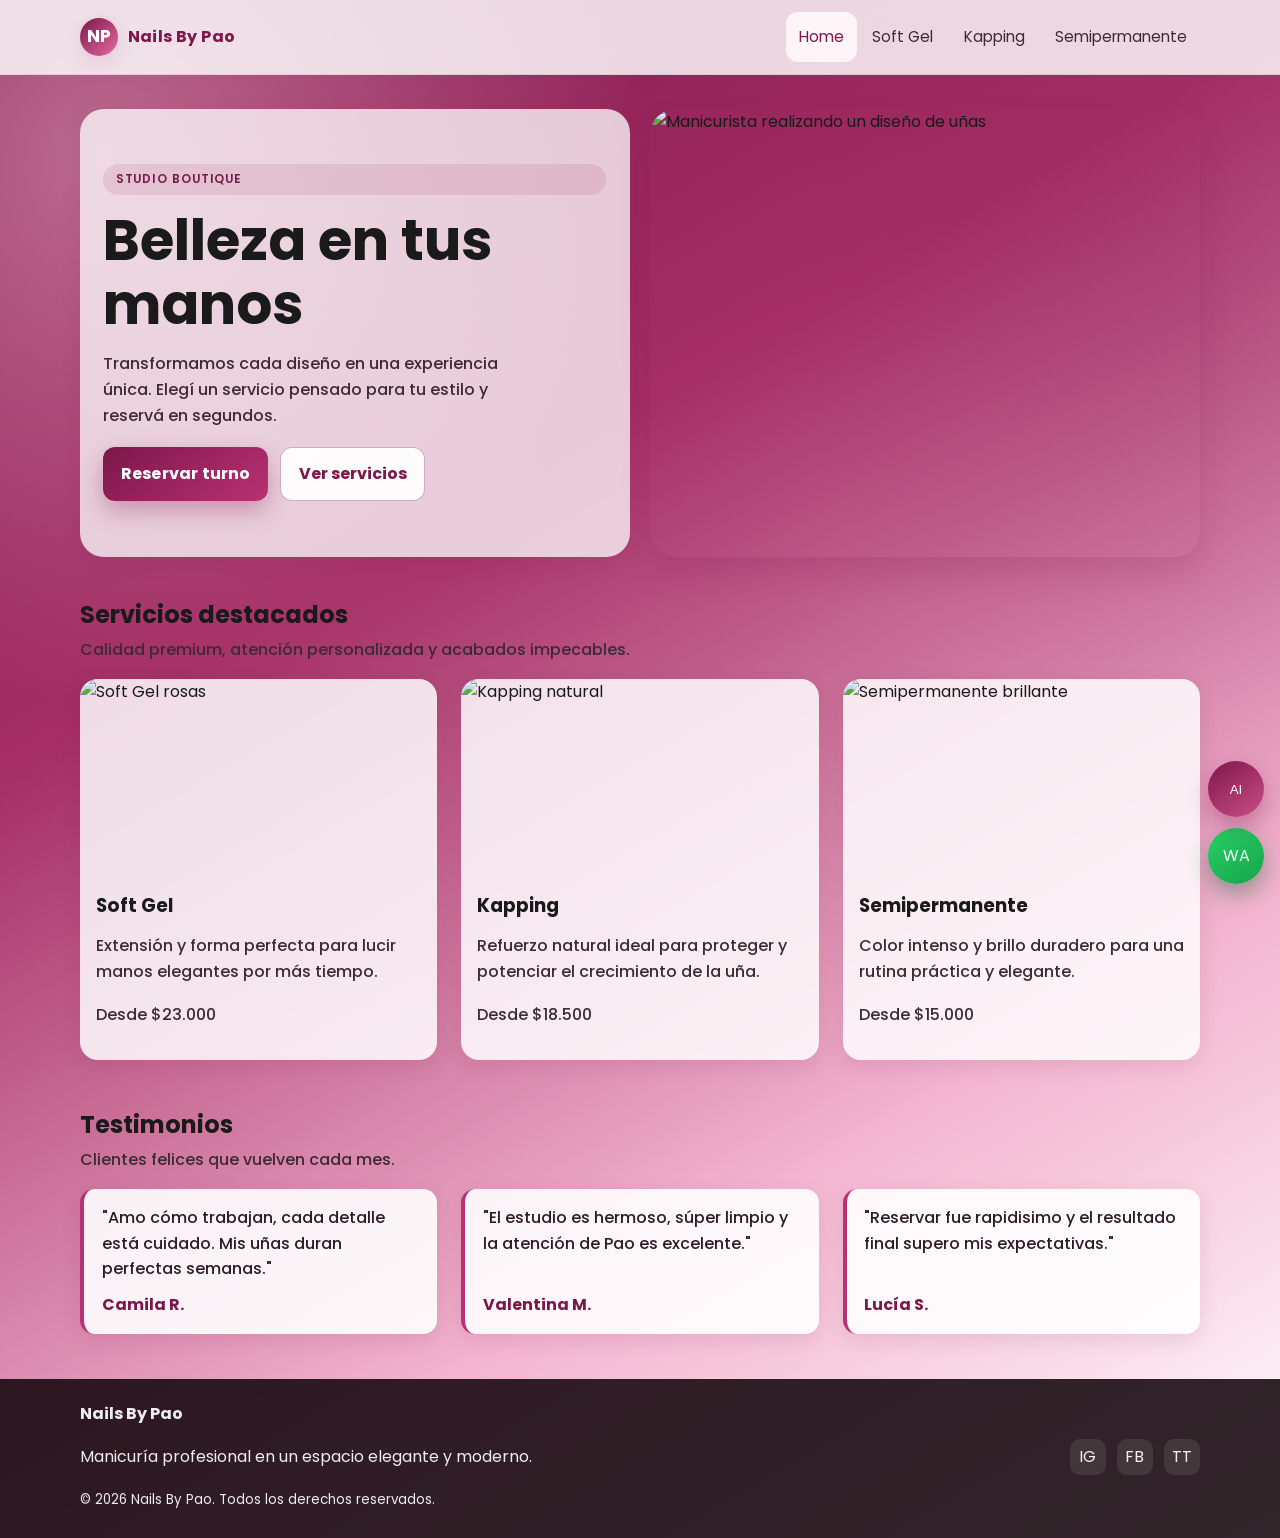
==== index.html @ f3fb4d62 "Add files via upload" ====
<!doctype html>
<html lang="es">
  <head>
    <meta charset="UTF-8" />
    <meta name="viewport" content="width=device-width, initial-scale=1.0" />
    <title>Nails By Pao | Manicuría moderna</title>
    <meta
      name="description"
      content="Nails By Pao: servicios de manicuría premium con soft gel, kapping y semipermanente. Reservá tu turno online."
    />
    <meta name="robots" content="index, follow" />
    <meta property="og:title" content="Nails By Pao | Belleza en tus manos" />
    <meta
      property="og:description"
      content="Descubrí una experiencia de manicuría elegante, moderna y pensada para resaltar tu estilo."
    />
    <meta property="og:type" content="website" />
    <meta property="og:image" content="https://images.unsplash.com/photo-1522335789203-aabd1fc54bc9?auto=format&fit=crop&w=1200&q=80" />
    <link rel="preconnect" href="https://fonts.googleapis.com" />
    <link rel="preconnect" href="https://fonts.gstatic.com" crossorigin />
    <link
      href="https://fonts.googleapis.com/css2?family=Poppins:wght@300;400;500;600;700&display=swap"
      rel="stylesheet"
    />
    <link rel="stylesheet" href="styles.css" />
  </head>
  <body>
    <header class="site-header">
      <div class="container navbar">
        <a class="logo" href="index.html" aria-label="Ir al inicio">
          <span class="logo-mark">NP</span>
          <span>Nails By Pao</span>
        </a>
        <button class="menu-toggle" aria-label="Abrir menú" aria-expanded="false">☰</button>
        <nav class="nav-links" aria-label="Menú principal">
          <a href="index.html" class="active">Home</a>
          <a href="soft-gel.html">Soft Gel</a>
          <a href="kapping.html">Kapping</a>
          <a href="semipermanente.html">Semipermanente</a>
        </nav>
      </div>
    </header>

    <main>
      <section class="hero">
        <div class="container hero-grid">
          <div class="hero-copy reveal">
            <span class="badge">Studio boutique</span>
            <h1>Belleza en tus manos</h1>
            <p>
              Transformamos cada diseño en una experiencia única. Elegí un servicio pensado para
              tu estilo y reservá en segundos.
            </p>
            <div class="cta-row">
              <a class="btn btn-primary" href="https://wa.me/2657603395?text=Hola%20quiero%20reservar%20un%20turno" target="_blank" rel="noopener noreferrer">Reservar turno</a>
              <a class="btn btn-secondary" href="#servicios">Ver servicios</a>
            </div>
          </div>
          <div class="hero-image reveal">
            <img
              src="https://images.unsplash.com/photo-1604902396830-aca29e19b067?auto=format&fit=crop&w=1200&q=80"
              alt="Manicurista realizando un diseño de uñas"
              loading="eager"
            />
          </div>
        </div>
      </section>

      <section id="servicios" class="container reveal">
        <div class="section-head">
          <h2>Servicios destacados</h2>
          <p>Calidad premium, atención personalizada y acabados impecables.</p>
        </div>
        <div class="cards">
          <article class="card">
            <img src="https://images.unsplash.com/photo-1519823551278-64ac92734fb1?auto=format&fit=crop&w=800&q=80" alt="Soft Gel rosas" loading="lazy" />
            <div class="card-body">
              <h3>Soft Gel</h3>
              <p>Extensión y forma perfecta para lucir manos elegantes por más tiempo.</p>
              <p class="price">Desde $23.000</p>
            </div>
          </article>
          <article class="card">
            <img src="https://images.unsplash.com/photo-1610992444968-1f8b3f7af512?auto=format&fit=crop&w=800&q=80" alt="Kapping natural" loading="lazy" />
            <div class="card-body">
              <h3>Kapping</h3>
              <p>Refuerzo natural ideal para proteger y potenciar el crecimiento de la uña.</p>
              <p class="price">Desde $18.500</p>
            </div>
          </article>
          <article class="card">
            <img src="https://images.unsplash.com/photo-1631730359585-38a493c8f08d?auto=format&fit=crop&w=800&q=80" alt="Semipermanente brillante" loading="lazy" />
            <div class="card-body">
              <h3>Semipermanente</h3>
              <p>Color intenso y brillo duradero para una rutina práctica y elegante.</p>
              <p class="price">Desde $15.000</p>
            </div>
          </article>
        </div>
      </section>

      <section class="container reveal">
        <div class="section-head">
          <h2>Testimonios</h2>
          <p>Clientes felices que vuelven cada mes.</p>
        </div>
        <div class="testimonials">
          <article class="quote">
            <p>
              "Amo cómo trabajan, cada detalle está cuidado. Mis uñas duran perfectas semanas."
            </p>
            <strong>Camila R.</strong>
          </article>
          <article class="quote">
            <p>
              "El estudio es hermoso, súper limpio y la atención de Pao es excelente."
            </p>
            <strong>Valentina M.</strong>
          </article>
          <article class="quote">
            <p>
              "Reservar fue rapidisimo y el resultado final supero mis expectativas."
            </p>
            <strong>Lucía S.</strong>
          </article>
        </div>
      </section>
    </main>

    <footer class="site-footer">
      <div class="container footer-wrap">
        <div>
          <strong>Nails By Pao</strong>
          <p>Manicuría profesional en un espacio elegante y moderno.</p>
          <small>© 2026 Nails By Pao. Todos los derechos reservados.</small>
        </div>
        <div class="socials" aria-label="Redes sociales">
          <a href="https://www.instagram.com/nails.bypao5" target="_blank" rel="noopener noreferrer" aria-label="Instagram">IG</a>
          <a href="https://www.facebook.com" target="_blank" rel="noopener noreferrer" aria-label="Facebook">FB</a>
          <a href="https://www.tiktok.com" target="_blank" rel="noopener noreferrer" aria-label="TikTok">TT</a>
        </div>
      </div>
    </footer>

    <a
      class="whatsapp-float"
      href="https://wa.me/2657603395?text=Hola%20quiero%20informaci%C3%B3n%20sobre%20servicios"
      target="_blank"
      rel="noopener noreferrer"
      aria-label="Contactar por WhatsApp"
      title="Contactar por WhatsApp"
    >
      WA
    </a>

    <script src="script.js"></script>
  </body>
</html>
---- styles.css ----
:root {
  --rose-900: #7d174a;
  --rose-800: #941d58;
  --rose-700: #b83173;
  --rose-500: #e56aa2;
  --rose-300: #f6bfd6;
  --rose-100: #fff4f8;
  --white: #ffffff;
  --text: #1a1a1a;
  --text-soft: #3d2b34;
  --success: #16a34a;
  --shadow-sm: 0 6px 20px rgba(125, 23, 74, 0.12);
  --shadow-md: 0 16px 30px rgba(125, 23, 74, 0.16);
  --radius: 18px;
  --container: min(1120px, calc(100% - 2rem));
}

* {
  box-sizing: border-box;
}

html {
  scroll-behavior: smooth;
}

body {
  margin: 0;
  font-family: "Poppins", "Segoe UI", sans-serif;
  font-size: 1rem;
  line-height: 1.65;
  color: var(--text);
  background:
    radial-gradient(circle at 8% 10%, rgba(246, 191, 214, 0.48), transparent 30%),
    radial-gradient(circle at 92% 20%, rgba(125, 23, 74, 0.14), transparent 24%),
    linear-gradient(150deg, #7d174a 0%, #a42e65 34%, #f3b5d0 72%, #ffffff 100%);
  min-height: 100vh;
}

img {
  max-width: 100%;
  display: block;
}

a {
  text-decoration: none;
  color: inherit;
}

.container {
  width: var(--container);
  margin: 0 auto;
}

.site-header {
  position: sticky;
  top: 0;
  z-index: 30;
  background: rgba(255, 255, 255, 0.82);
  backdrop-filter: blur(14px);
  border-bottom: 1px solid rgba(148, 29, 88, 0.1);
}

.navbar {
  min-height: 74px;
  display: flex;
  align-items: center;
  justify-content: space-between;
}

.logo {
  display: inline-flex;
  align-items: center;
  gap: 0.6rem;
  font-weight: 700;
  color: var(--rose-900);
  letter-spacing: 0.4px;
}

.logo-mark {
  width: 38px;
  height: 38px;
  display: grid;
  place-items: center;
  border-radius: 50%;
  font-size: 1.1rem;
  color: var(--white);
  background: linear-gradient(135deg, var(--rose-900), var(--rose-500));
  box-shadow: var(--shadow-sm);
}

.menu-toggle {
  display: inline-flex;
  align-items: center;
  justify-content: center;
  width: 42px;
  height: 42px;
  border: 0;
  border-radius: 12px;
  background: rgba(148, 29, 88, 0.1);
  color: var(--rose-900);
  cursor: pointer;
}

.nav-links {
  position: absolute;
  top: 74px;
  right: 1rem;
  left: 1rem;
  padding: 1rem;
  border-radius: var(--radius);
  background: var(--white);
  box-shadow: var(--shadow-md);
  display: none;
  flex-direction: column;
  gap: 0.4rem;
}

.nav-links a {
  padding: 0.75rem 0.8rem;
  border-radius: 12px;
  font-size: 0.95rem;
  color: var(--text-soft);
  transition: background 0.25s ease, color 0.25s ease, transform 0.2s ease;
}

.nav-links a:hover,
.nav-links a.active {
  background: var(--rose-100);
  color: var(--rose-900);
  transform: translateX(2px);
}

.nav-open .nav-links {
  display: flex;
}

.hero {
  padding: 2rem 0 1.4rem;
}

.hero-grid {
  display: grid;
  gap: 1.1rem;
  align-items: start;
}

.hero-copy {
  background: rgba(255, 255, 255, 0.75);
  border-radius: 24px;
  padding: 1.15rem;
  box-shadow: var(--shadow-sm);
}

.badge {
  display: inline-flex;
  align-items: center;
  gap: 0.35rem;
  padding: 0.38rem 0.78rem;
  border-radius: 999px;
  font-size: 0.74rem;
  text-transform: uppercase;
  letter-spacing: 0.9px;
  font-weight: 600;
  background: rgba(148, 29, 88, 0.11);
  color: var(--rose-900);
}

h1,
h2,
h3 {
  margin: 0;
  line-height: 1.15;
  color: #1a1a1a;
  font-weight: 700;
}

h1 {
  margin-top: 0.85rem;
  font-size: clamp(2rem, 5vw, 3.5rem);
}

.hero-copy p {
  margin: 0.8rem 0 1.1rem;
  color: #3d2b34;
  font-weight: 500;
  max-width: 42ch;
}

.cta-row {
  display: flex;
  flex-wrap: wrap;
  gap: 0.75rem;
}

.btn {
  display: inline-flex;
  align-items: center;
  justify-content: center;
  gap: 0.45rem;
  border: 0;
  cursor: pointer;
  border-radius: 12px;
  padding: 0.8rem 1.1rem;
  font-weight: 600;
  transition: transform 0.2s ease, box-shadow 0.24s ease, opacity 0.2s ease;
}

.btn:hover {
  transform: translateY(-2px);
}

.btn-primary {
  color: var(--white);
  font-weight: 700;
  background: linear-gradient(140deg, var(--rose-900), var(--rose-700));
  box-shadow: 0 10px 24px rgba(125, 23, 74, 0.32);
  letter-spacing: 0.2px;
}

.btn-primary:hover {
  box-shadow: 0 14px 28px rgba(125, 23, 74, 0.42);
}

.btn-secondary {
  color: var(--rose-900);
  font-weight: 700;
  background: rgba(255, 255, 255, 0.92);
  border: 1.5px solid rgba(125, 23, 74, 0.35);
}

.hero-image {
  border-radius: 26px;
  overflow: hidden;
  min-height: 0;
  aspect-ratio: 5 / 4;
  box-shadow: var(--shadow-md);
}

.hero-image img {
  width: 100%;
  height: 100%;
  object-fit: cover;
}

main section {
  padding: 1.6rem 0;
}

.section-head {
  margin-bottom: 1rem;
}

.section-head p {
  margin: 0.5rem 0 0;
  color: #3d2b34;
  font-weight: 500;
}

.cards {
  display: grid;
  gap: 1.5rem;
}

.card {
  background: rgba(255, 255, 255, 0.84);
  border-radius: var(--radius);
  box-shadow: var(--shadow-sm);
  overflow: hidden;
  display: flex;
  flex-direction: column;
  height: 100%;
  transform: translateY(0);
  transition: transform 0.25s ease, box-shadow 0.25s ease;
}

.card:hover {
  transform: translateY(-5px);
  box-shadow: var(--shadow-md);
}

.card img {
  height: 200px;
  width: 100%;
  object-fit: cover;
  flex-shrink: 0;
}

.card-body {
  padding: 1rem;
  flex: 1;
  display: flex;
  flex-direction: column;
  color: #1a1a1a;
}

.card-body p {
  color: #3d2b34;
  font-weight: 500;
}

.price {
  color: var(--rose-900);
  font-weight: 700;
  margin-top: auto;
}

.testimonials {
  display: grid;
  gap: 1.5rem;
}

.quote {
  background: rgba(255, 255, 255, 0.9);
  border-left: 4px solid var(--rose-700);
  border-radius: 14px;
  padding: 1rem 1.1rem;
  box-shadow: var(--shadow-sm);
  height: 100%;
  display: flex;
  flex-direction: column;
  justify-content: space-between;
  transition: transform 0.25s ease, box-shadow 0.25s ease;
}

.quote:hover {
  transform: translateY(-4px);
  box-shadow: var(--shadow-md);
}

.quote p {
  margin: 0;
  color: #2e1b27;
  font-weight: 500;
  line-height: 1.6;
}

.quote strong {
  display: inline-block;
  margin-top: 0.6rem;
  color: var(--rose-900);
  font-weight: 700;
}

.page-hero {
  padding: 2.2rem 0 1.4rem;
}

.page-banner {
  background: rgba(255, 255, 255, 0.84);
  border-radius: 24px;
  padding: 1.5rem;
  box-shadow: var(--shadow-sm);
}

.page-content {
  display: grid;
  gap: 1.2rem;
  padding-bottom: 2rem;
}

.info-box,
.media-box {
  background: rgba(255, 255, 255, 0.88);
  border-radius: var(--radius);
  padding: 1.1rem;
  box-shadow: var(--shadow-sm);
}

.media-grid {
  display: grid;
  gap: 0.8rem;
}

.media-grid img {
  border-radius: 12px;
  height: 190px;
  width: 100%;
  object-fit: cover;
}

.site-footer {
  margin-top: 1.2rem;
  background: rgba(19, 5, 11, 0.87);
  color: rgba(255, 255, 255, 0.92);
}

.footer-wrap {
  display: grid;
  gap: 1rem;
  padding: 1.4rem 0 1.6rem;
}

.socials {
  display: flex;
  gap: 0.7rem;
}

.socials a {
  width: 36px;
  height: 36px;
  border-radius: 10px;
  display: grid;
  place-items: center;
  background: rgba(255, 255, 255, 0.09);
  transition: transform 0.2s ease, background 0.2s ease;
}

.socials a:hover {
  transform: translateY(-2px);
  background: rgba(255, 255, 255, 0.16);
}

.whatsapp-float {
  position: fixed;
  right: 1rem;
  bottom: 1rem;
  width: 56px;
  height: 56px;
  border-radius: 50%;
  display: grid;
  place-items: center;
  color: var(--white);
  background: linear-gradient(145deg, #25d366, #16a34a);
  box-shadow: 0 10px 22px rgba(7, 94, 42, 0.38);
  z-index: 45;
  animation: pulse 2.3s infinite;
}

.assistant-toggle {
  position: fixed;
  right: 1rem;
  bottom: 5.2rem;
  width: 56px;
  height: 56px;
  border: 0;
  border-radius: 50%;
  display: grid;
  place-items: center;
  cursor: pointer;
  color: var(--white);
  background: linear-gradient(145deg, var(--rose-900), var(--rose-600, #cb4e89));
  box-shadow: 0 10px 22px rgba(125, 23, 74, 0.35);
  z-index: 46;
  transition: transform 0.2s ease, box-shadow 0.2s ease;
}

.assistant-toggle:hover {
  transform: translateY(-2px);
  box-shadow: 0 14px 26px rgba(125, 23, 74, 0.4);
}

.assistant-panel {
  position: fixed;
  right: 1rem;
  bottom: 9.5rem;
  width: min(360px, calc(100% - 2rem));
  max-height: 68vh;
  display: none;
  flex-direction: column;
  border-radius: 18px;
  overflow: hidden;
  background: rgba(255, 255, 255, 0.98);
  box-shadow: 0 22px 42px rgba(43, 26, 34, 0.26);
  z-index: 47;
}

.assistant-panel.open {
  display: flex;
  animation: panelEnter 0.25s ease;
}

.assistant-head {
  padding: 0.9rem 1rem;
  color: var(--white);
  background: linear-gradient(130deg, var(--rose-900), var(--rose-700));
}

.assistant-head strong {
  display: block;
  font-size: 0.95rem;
}

.assistant-head small {
  opacity: 0.92;
}

.assistant-body {
  padding: 0.9rem;
  overflow-y: auto;
  display: grid;
  gap: 0.65rem;
  background: linear-gradient(180deg, #fff, #fff7fb);
}

.assistant-msg {
  max-width: 88%;
  padding: 0.62rem 0.72rem;
  border-radius: 12px;
  font-size: 0.9rem;
  line-height: 1.4;
}

.assistant-msg.bot {
  background: var(--rose-100);
  color: var(--text);
}

.assistant-msg.user {
  margin-left: auto;
  color: var(--white);
  background: linear-gradient(135deg, var(--rose-900), var(--rose-700));
}

.assistant-quick {
  display: flex;
  flex-wrap: wrap;
  gap: 0.5rem;
  padding: 0 0.9rem 0.8rem;
  background: linear-gradient(180deg, #fff7fb, #ffffff);
}

.assistant-quick button {
  border: 1px solid rgba(148, 29, 88, 0.24);
  background: #fff;
  color: var(--rose-900);
  border-radius: 999px;
  padding: 0.42rem 0.66rem;
  font-size: 0.77rem;
  cursor: pointer;
  transition: background 0.2s ease, transform 0.2s ease;
}

.assistant-quick button:hover {
  background: var(--rose-100);
  transform: translateY(-1px);
}

.assistant-form {
  padding: 0.65rem;
  display: flex;
  gap: 0.5rem;
  border-top: 1px solid rgba(148, 29, 88, 0.14);
  background: #fff;
}

.assistant-form input {
  flex: 1;
  border: 1px solid rgba(125, 23, 74, 0.2);
  border-radius: 10px;
  padding: 0.65rem 0.7rem;
  font: inherit;
}

.assistant-form button {
  border: 0;
  border-radius: 10px;
  padding: 0.65rem 0.8rem;
  font-weight: 600;
  color: var(--white);
  background: linear-gradient(135deg, var(--rose-900), var(--rose-700));
  cursor: pointer;
}

@keyframes panelEnter {
  from {
    opacity: 0;
    transform: translateY(8px) scale(0.98);
  }
  to {
    opacity: 1;
    transform: translateY(0) scale(1);
  }
}

@keyframes pulse {
  0% {
    box-shadow: 0 0 0 0 rgba(37, 211, 102, 0.4);
  }
  70% {
    box-shadow: 0 0 0 12px rgba(37, 211, 102, 0);
  }
  100% {
    box-shadow: 0 0 0 0 rgba(37, 211, 102, 0);
  }
}

.reveal {
  opacity: 0;
  transform: translateY(14px);
  transition: opacity 0.55s ease, transform 0.55s ease;
}

.reveal.visible {
  opacity: 1;
  transform: translateY(0);
}

@media (min-width: 760px) {
  .menu-toggle {
    display: none;
  }

  .nav-links {
    position: static;
    box-shadow: none;
    display: flex;
    flex-direction: row;
    padding: 0;
    background: transparent;
    gap: 0.3rem;
  }

  .hero {
    padding: 2.1rem 0 1.2rem;
  }

  .hero-grid {
    grid-template-columns: minmax(0, 1fr) minmax(0, 1fr);
    align-items: stretch;
    gap: 1.3rem;
  }

  .hero-copy,
  .hero-image {
    height: clamp(340px, 35vw, 460px);
  }

  .hero-copy {
    display: flex;
    flex-direction: column;
    justify-content: center;
    padding: 1.45rem;
  }

  .hero-image {
    aspect-ratio: auto;
    min-height: 0;
    width: 100%;
  }

  .cards,
  .testimonials {
    grid-template-columns: repeat(3, 1fr);
  }

  .page-content {
    grid-template-columns: 1fr 1fr;
  }

  .media-grid {
    grid-template-columns: 1fr 1fr;
  }

  .footer-wrap {
    grid-template-columns: 1fr auto;
    align-items: center;
  }
}

@media (max-width: 420px) {
  .assistant-toggle {
    bottom: 4.8rem;
  }

  .assistant-panel {
    right: 0.7rem;
    left: 0.7rem;
    width: auto;
    bottom: 9.1rem;
  }
}

@media (min-width: 1040px) {
  .cards,
  .testimonials {
    grid-template-columns: repeat(3, 1fr);
  }

  #servicios .cards {
    grid-template-columns: repeat(3, 1fr);
  }
}
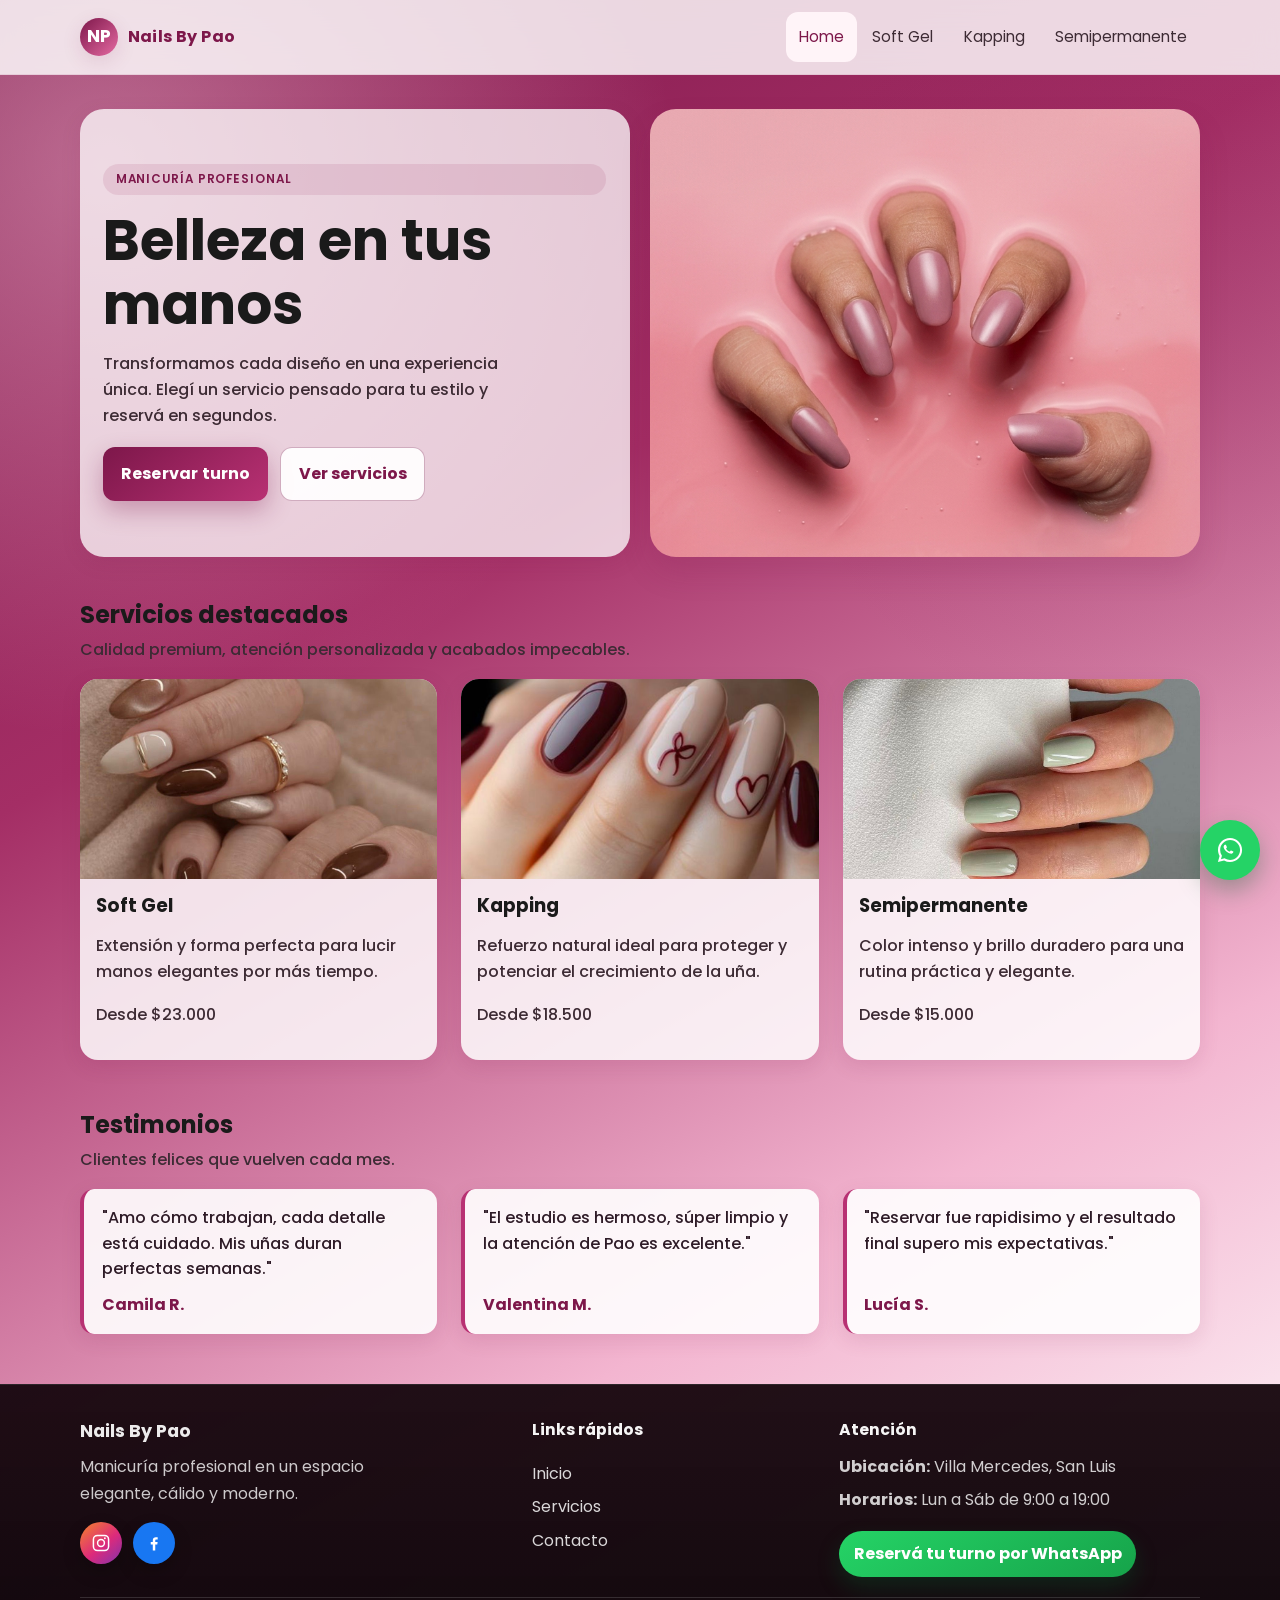
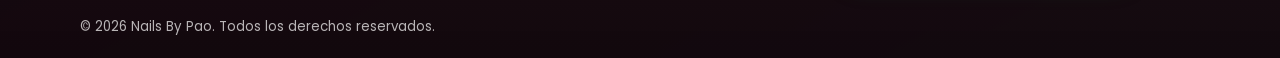
==== commit 51cbf938: "Add files via upload" ====
--- a/index.html
+++ b/index.html
@@ -45,7 +45,7 @@
       <section class="hero">
         <div class="container hero-grid">
           <div class="hero-copy reveal">
-            <span class="badge">Studio boutique</span>
+            <span class="badge">Manicuría profesional</span>
             <h1>Belleza en tus manos</h1>
             <p>
               Transformamos cada diseño en una experiencia única. Elegí un servicio pensado para
@@ -73,7 +73,7 @@
         </div>
         <div class="cards">
           <article class="card">
-            <img src="https://images.unsplash.com/photo-1519823551278-64ac92734fb1?auto=format&fit=crop&w=800&q=80" alt="Soft Gel rosas" loading="lazy" />
+            <img src="imagenes/softgel.jpg" alt="Servicio de Soft Gel" loading="lazy" />
             <div class="card-body">
               <h3>Soft Gel</h3>
               <p>Extensión y forma perfecta para lucir manos elegantes por más tiempo.</p>
@@ -81,7 +81,7 @@
             </div>
           </article>
           <article class="card">
-            <img src="https://images.unsplash.com/photo-1610992444968-1f8b3f7af512?auto=format&fit=crop&w=800&q=80" alt="Kapping natural" loading="lazy" />
+            <img src="imagenes/kappingnatural.jpg" alt="Servicio de Kapping natural" loading="lazy" />
             <div class="card-body">
               <h3>Kapping</h3>
               <p>Refuerzo natural ideal para proteger y potenciar el crecimiento de la uña.</p>
@@ -89,7 +89,7 @@
             </div>
           </article>
           <article class="card">
-            <img src="https://images.unsplash.com/photo-1631730359585-38a493c8f08d?auto=format&fit=crop&w=800&q=80" alt="Semipermanente brillante" loading="lazy" />
+            <img src="imagenes/semipermanente.jpg" alt="Servicio de Semipermanente" loading="lazy" />
             <div class="card-body">
               <h3>Semipermanente</h3>
               <p>Color intenso y brillo duradero para una rutina práctica y elegante.</p>
@@ -129,16 +129,37 @@
 
     <footer class="site-footer">
       <div class="container footer-wrap">
-        <div>
+        <div class="footer-col footer-brand">
           <strong>Nails By Pao</strong>
-          <p>Manicuría profesional en un espacio elegante y moderno.</p>
-          <small>© 2026 Nails By Pao. Todos los derechos reservados.</small>
+          <p class="footer-text">Manicuría profesional en un espacio elegante, cálido y moderno.</p>
+          <div class="socials" aria-label="Redes sociales">
+            <a class="social-link instagram" href="https://www.instagram.com/nails.bypao5" target="_blank" rel="noopener noreferrer" aria-label="Instagram" title="Instagram">
+              <svg viewBox="0 0 24 24" aria-hidden="true" focusable="false">
+                <path d="M7.75 2h8.5A5.75 5.75 0 0 1 22 7.75v8.5A5.75 5.75 0 0 1 16.25 22h-8.5A5.75 5.75 0 0 1 2 16.25v-8.5A5.75 5.75 0 0 1 7.75 2Zm0 1.8A3.95 3.95 0 0 0 3.8 7.75v8.5a3.95 3.95 0 0 0 3.95 3.95h8.5a3.95 3.95 0 0 0 3.95-3.95v-8.5a3.95 3.95 0 0 0-3.95-3.95h-8.5Zm8.9 1.38a1.1 1.1 0 1 1 0 2.2 1.1 1.1 0 0 1 0-2.2ZM12 7a5 5 0 1 1 0 10 5 5 0 0 1 0-10Zm0 1.8a3.2 3.2 0 1 0 0 6.4 3.2 3.2 0 0 0 0-6.4Z" />
+              </svg>
+            </a>
+            <a class="social-link facebook" href="https://www.facebook.com" target="_blank" rel="noopener noreferrer" aria-label="Facebook" title="Facebook">
+              <svg viewBox="0 0 24 24" aria-hidden="true" focusable="false">
+                <path d="M13.5 21v-7.3h2.46l.37-2.85H13.5V9.03c0-.82.23-1.38 1.41-1.38h1.5V5.1c-.26-.04-1.16-.1-2.2-.1-2.17 0-3.66 1.32-3.66 3.74v2.08H8.1v2.85h2.45V21h2.95Z" />
+              </svg>
+            </a>
+          </div>
         </div>
-        <div class="socials" aria-label="Redes sociales">
-          <a href="https://www.instagram.com/nails.bypao5" target="_blank" rel="noopener noreferrer" aria-label="Instagram">IG</a>
-          <a href="https://www.facebook.com" target="_blank" rel="noopener noreferrer" aria-label="Facebook">FB</a>
-          <a href="https://www.tiktok.com" target="_blank" rel="noopener noreferrer" aria-label="TikTok">TT</a>
+        <div class="footer-col footer-links">
+          <h4>Links rápidos</h4>
+          <a href="index.html">Inicio</a>
+          <a href="index.html#servicios">Servicios</a>
+          <a href="https://wa.me/2657603395?text=Hola%20quiero%20informaci%C3%B3n%20sobre%20servicios" target="_blank" rel="noopener noreferrer">Contacto</a>
         </div>
+        <div class="footer-col footer-contact">
+          <h4>Atención</h4>
+          <p><strong>Ubicación:</strong> Villa Mercedes, San Luis</p>
+          <p><strong>Horarios:</strong> Lun a Sáb de 9:00 a 19:00</p>
+          <a class="footer-cta" href="https://wa.me/2657603395?text=Hola%20quiero%20reservar%20un%20turno" target="_blank" rel="noopener noreferrer">Reservá tu turno por WhatsApp</a>
+        </div>
+      </div>
+      <div class="container footer-bottom">
+        <small>© 2026 Nails By Pao. Todos los derechos reservados.</small>
       </div>
     </footer>
 
@@ -148,9 +169,12 @@
       target="_blank"
       rel="noopener noreferrer"
       aria-label="Contactar por WhatsApp"
-      title="Contactar por WhatsApp"
+      title="Escribinos por WhatsApp"
     >
-      WA
+      <svg viewBox="0 0 32 32" aria-hidden="true" focusable="false">
+        <path d="M19.11 17.31c-.26-.13-1.52-.75-1.76-.84-.24-.09-.41-.13-.58.13-.17.26-.67.84-.82 1.01-.15.17-.3.19-.56.06-.26-.13-1.08-.4-2.06-1.26-.76-.68-1.27-1.51-1.42-1.77-.15-.26-.02-.4.11-.53.12-.12.26-.3.39-.45.13-.15.17-.26.26-.43.09-.17.04-.32-.02-.45-.06-.13-.58-1.4-.79-1.92-.21-.5-.42-.43-.58-.44h-.49c-.17 0-.45.06-.68.32-.23.26-.89.87-.89 2.12s.91 2.45 1.04 2.62c.13.17 1.79 2.72 4.33 3.81.61.26 1.08.41 1.45.52.61.19 1.16.16 1.59.1.49-.07 1.52-.62 1.73-1.22.21-.6.21-1.11.15-1.22-.06-.11-.22-.17-.47-.3z" />
+        <path d="M16.03 3.2c-7.08 0-12.83 5.76-12.83 12.84 0 2.25.58 4.43 1.69 6.36L3.1 28.8l6.56-1.72a12.77 12.77 0 0 0 6.37 1.73h.01c7.08 0 12.84-5.76 12.84-12.84S23.12 3.2 16.04 3.2h-.01zm0 23.35h-.01a10.6 10.6 0 0 1-5.39-1.47l-.39-.23-3.89 1.02 1.04-3.8-.25-.39a10.58 10.58 0 0 1-1.64-5.63c0-5.85 4.76-10.61 10.62-10.61s10.61 4.76 10.61 10.61-4.76 10.6-10.6 10.6z" />
+      </svg>
     </a>
 
     <script src="script.js"></script>
--- a/styles.css
+++ b/styles.css
@@ -233,13 +233,15 @@
   overflow: hidden;
   min-height: 0;
   aspect-ratio: 5 / 4;
+  background-image: url("imagenes/fondo.jpg");
+  background-size: cover;
+  background-position: center;
+  background-repeat: no-repeat;
   box-shadow: var(--shadow-md);
 }
 
 .hero-image img {
-  width: 100%;
-  height: 100%;
-  object-fit: cover;
+  display: none;
 }
 
 main section {
@@ -281,8 +283,15 @@
 .card img {
   height: 200px;
   width: 100%;
+  display: block;
   object-fit: cover;
+  border-radius: 12px 12px 0 0;
   flex-shrink: 0;
+  transition: transform 0.35s ease;
+}
+
+.card:hover img {
+  transform: scale(1.04);
 }
 
 .card-body {
@@ -379,15 +388,89 @@
 }
 
 .site-footer {
-  margin-top: 1.2rem;
-  background: rgba(19, 5, 11, 0.87);
+  margin-top: 1.5rem;
+  background: linear-gradient(180deg, rgba(24, 8, 15, 0.96), rgba(13, 4, 9, 0.98));
   color: rgba(255, 255, 255, 0.92);
+  border-top: 1px solid rgba(255, 255, 255, 0.12);
 }
 
 .footer-wrap {
   display: grid;
-  gap: 1rem;
-  padding: 1.4rem 0 1.6rem;
+  gap: 1.2rem;
+  padding: 2rem 0 1.25rem;
+}
+
+.footer-col {
+  min-width: 0;
+}
+
+.footer-col h4 {
+  margin: 0 0 0.7rem;
+  font-size: 0.98rem;
+  color: rgba(255, 255, 255, 0.96);
+}
+
+.footer-brand strong {
+  display: block;
+  font-size: 1.1rem;
+}
+
+.footer-text {
+  margin: 0.55rem 0 0.9rem;
+  color: rgba(255, 255, 255, 0.78);
+  max-width: 30ch;
+}
+
+.footer-links {
+  display: grid;
+  align-content: start;
+  gap: 0.45rem;
+}
+
+.footer-links a {
+  color: rgba(255, 255, 255, 0.84);
+  text-decoration: none;
+  transition: color 0.2s ease, transform 0.2s ease;
+}
+
+.footer-links a:hover {
+  color: #ffffff;
+  transform: translateX(3px);
+}
+
+.footer-contact p {
+  margin: 0 0 0.45rem;
+  color: rgba(255, 255, 255, 0.8);
+}
+
+.footer-cta {
+  margin-top: 0.65rem;
+  display: inline-flex;
+  align-items: center;
+  justify-content: center;
+  padding: 0.62rem 0.9rem;
+  border-radius: 999px;
+  color: #fff;
+  background: linear-gradient(145deg, #25d366, #16a34a);
+  text-decoration: none;
+  font-weight: 700;
+  box-shadow: 0 10px 22px rgba(7, 94, 42, 0.32);
+  transition: transform 0.2s ease, box-shadow 0.2s ease, filter 0.2s ease;
+}
+
+.footer-cta:hover {
+  transform: translateY(-1px);
+  box-shadow: 0 14px 26px rgba(7, 94, 42, 0.4);
+  filter: brightness(1.02);
+}
+
+.footer-bottom {
+  padding: 0.9rem 0 1.2rem;
+  border-top: 1px solid rgba(255, 255, 255, 0.14);
+}
+
+.footer-bottom small {
+  color: rgba(255, 255, 255, 0.7);
 }
 
 .socials {
@@ -396,34 +479,72 @@
 }
 
 .socials a {
-  width: 36px;
-  height: 36px;
-  border-radius: 10px;
-  display: grid;
-  place-items: center;
-  background: rgba(255, 255, 255, 0.09);
-  transition: transform 0.2s ease, background 0.2s ease;
+  width: 42px;
+  height: 42px;
+  border-radius: 50%;
+  display: flex;
+  align-items: center;
+  justify-content: center;
+  color: var(--white);
+  box-shadow: 0 8px 18px rgba(0, 0, 0, 0.22);
+  transition: transform 0.2s ease, box-shadow 0.2s ease, filter 0.2s ease;
 }
 
 .socials a:hover {
-  transform: translateY(-2px);
-  background: rgba(255, 255, 255, 0.16);
+  transform: translateY(-2px) scale(1.05);
+  box-shadow: 0 12px 24px rgba(0, 0, 0, 0.28);
+  filter: brightness(1.05);
+}
+
+.socials a:focus-visible {
+  outline: 2px solid rgba(255, 255, 255, 0.95);
+  outline-offset: 2px;
+}
+
+.social-link svg {
+  width: 20px;
+  height: 20px;
+  fill: currentColor;
+  display: block;
+}
+
+.social-link.instagram {
+  background: linear-gradient(140deg, #f58529, #dd2a7b 55%, #8134af);
+}
+
+.social-link.facebook {
+  background: #1877f2;
 }
 
 .whatsapp-float {
   position: fixed;
-  right: 1rem;
-  bottom: 1rem;
-  width: 56px;
-  height: 56px;
+  right: 20px;
+  bottom: 20px;
+  width: 60px;
+  height: 60px;
   border-radius: 50%;
-  display: grid;
-  place-items: center;
+  display: flex;
+  align-items: center;
+  justify-content: center;
   color: var(--white);
-  background: linear-gradient(145deg, #25d366, #16a34a);
-  box-shadow: 0 10px 22px rgba(7, 94, 42, 0.38);
+  background: #25d366;
+  box-shadow: 0 10px 24px rgba(7, 94, 42, 0.34);
+  transition: transform 0.2s ease, box-shadow 0.2s ease, filter 0.2s ease;
   z-index: 45;
   animation: pulse 2.3s infinite;
+}
+
+.whatsapp-float svg {
+  width: 30px;
+  height: 30px;
+  display: block;
+  fill: currentColor;
+}
+
+.whatsapp-float:hover {
+  transform: scale(1.06);
+  box-shadow: 0 14px 30px rgba(7, 94, 42, 0.4);
+  filter: brightness(1.03);
 }
 
 .assistant-toggle {
@@ -505,6 +626,16 @@
   color: var(--text);
 }
 
+.assistant-msg.bot a {
+  color: var(--rose-900);
+  font-weight: 700;
+  text-decoration-thickness: 2px;
+}
+
+.assistant-msg.bot a:hover {
+  opacity: 0.88;
+}
+
 .assistant-msg.user {
   margin-left: auto;
   color: var(--white);
@@ -526,6 +657,7 @@
   border-radius: 999px;
   padding: 0.42rem 0.66rem;
   font-size: 0.77rem;
+  font-weight: 600;
   cursor: pointer;
   transition: background 0.2s ease, transform 0.2s ease;
 }
@@ -652,8 +784,8 @@
   }
 
   .footer-wrap {
-    grid-template-columns: 1fr auto;
-    align-items: center;
+    grid-template-columns: 1.2fr 0.8fr 1fr;
+    align-items: start;
   }
 }
 
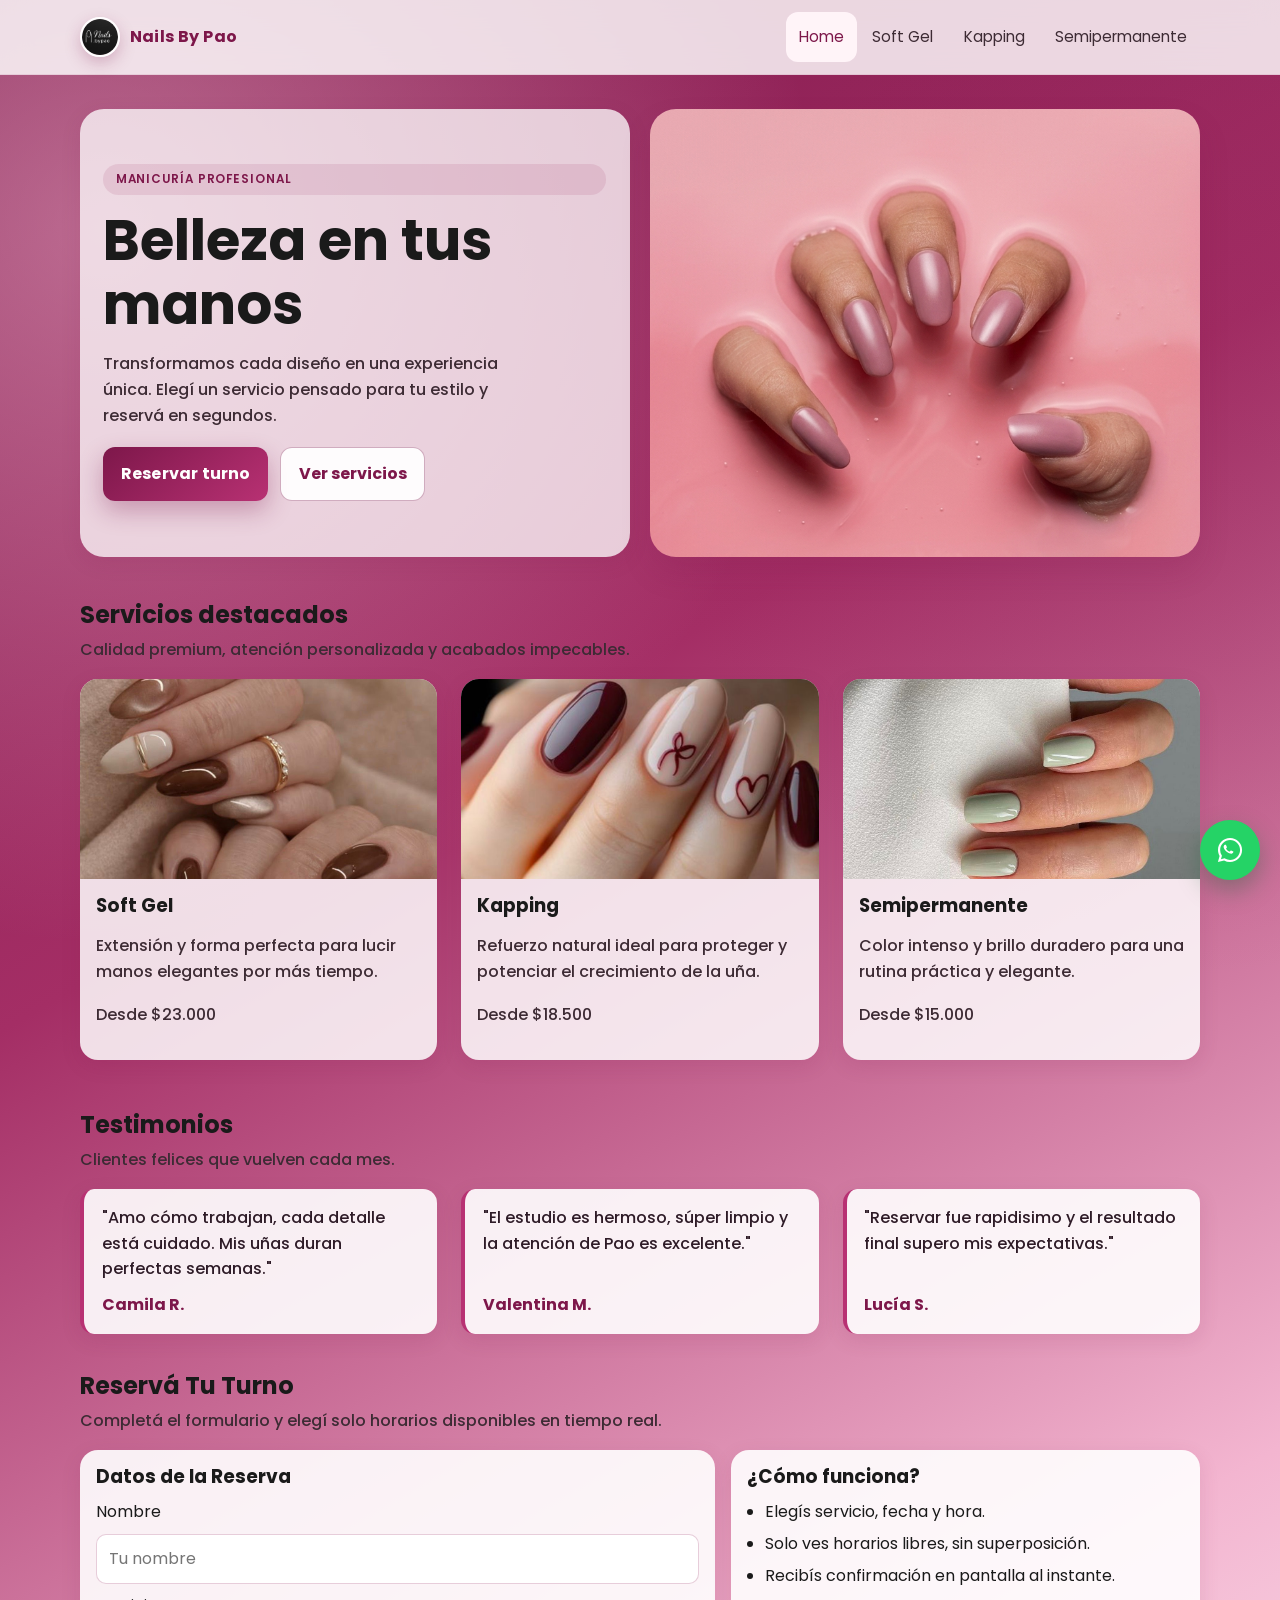
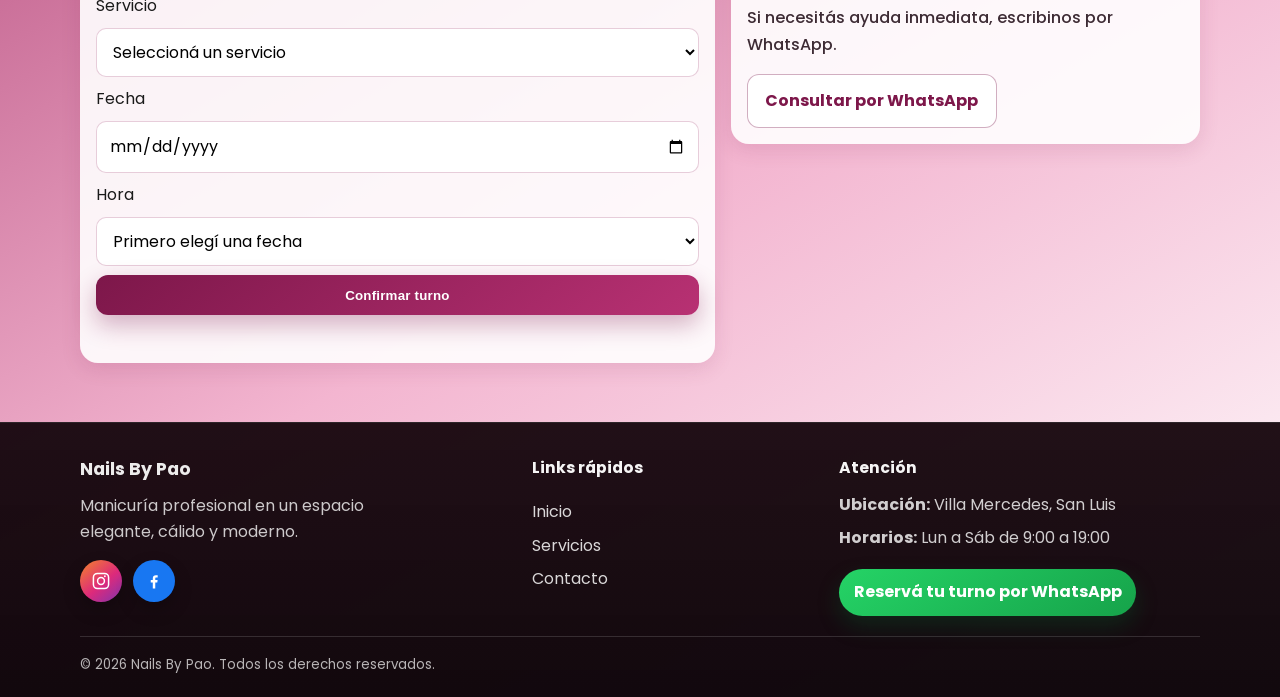
==== commit 3464fff5: "Add files via upload" ====
--- a/index.html
+++ b/index.html
@@ -28,7 +28,7 @@
     <header class="site-header">
       <div class="container navbar">
         <a class="logo" href="index.html" aria-label="Ir al inicio">
-          <span class="logo-mark">NP</span>
+          <img class="logo-mark" src="imagenes/perfil.jpg?v=2" alt="Logo Nails By Pao" width="40" height="40" decoding="async" />
           <span>Nails By Pao</span>
         </a>
         <button class="menu-toggle" aria-label="Abrir menú" aria-expanded="false">☰</button>
@@ -122,6 +122,60 @@
               "Reservar fue rapidisimo y el resultado final supero mis expectativas."
             </p>
             <strong>Lucía S.</strong>
+          </article>
+        </div>
+      </section>
+
+      <section id="reservas" class="container booking-section reveal">
+        <div class="section-head">
+          <h2>Reservá Tu Turno</h2>
+          <p>Completá el formulario y elegí solo horarios disponibles en tiempo real.</p>
+        </div>
+
+        <div class="booking-layout">
+          <article class="booking-card">
+            <h3>Datos de la Reserva</h3>
+            <form id="bookingForm" class="booking-form" novalidate>
+              <label for="clientName">Nombre</label>
+              <input id="clientName" name="clientName" type="text" maxlength="60" placeholder="Tu nombre" required />
+
+              <label for="serviceSelect">Servicio</label>
+              <select id="serviceSelect" name="service" required>
+                <option value="">Seleccioná un servicio</option>
+                <option value="Soft Gel">Soft Gel</option>
+                <option value="Kapping">Kapping</option>
+                <option value="Semipermanente">Semipermanente</option>
+              </select>
+
+              <label for="bookingDate">Fecha</label>
+              <input id="bookingDate" name="date" type="date" required />
+
+              <label for="bookingTime">Hora</label>
+              <select id="bookingTime" name="time" required>
+                <option value="">Primero elegí una fecha</option>
+              </select>
+
+              <button class="btn btn-primary" type="submit">Confirmar turno</button>
+              <p id="bookingFeedback" class="booking-feedback" role="status" aria-live="polite"></p>
+            </form>
+          </article>
+
+          <article class="booking-card booking-help">
+            <h3>¿Cómo funciona?</h3>
+            <ul>
+              <li>Elegís servicio, fecha y hora.</li>
+              <li>Solo ves horarios libres, sin superposición.</li>
+              <li>Recibís confirmación en pantalla al instante.</li>
+            </ul>
+            <p class="booking-note">Si necesitás ayuda inmediata, escribinos por WhatsApp.</p>
+            <a
+              class="btn btn-secondary"
+              href="https://wa.me/2657603395?text=Hola%20quiero%20ayuda%20para%20reservar%20mi%20turno"
+              target="_blank"
+              rel="noopener noreferrer"
+            >
+              Consultar por WhatsApp
+            </a>
           </article>
         </div>
       </section>
@@ -178,5 +232,6 @@
     </a>
 
     <script src="script.js"></script>
+    <script type="module" src="app.js"></script>
   </body>
 </html>
--- a/styles.css
+++ b/styles.css
@@ -77,15 +77,13 @@
 }
 
 .logo-mark {
-  width: 38px;
-  height: 38px;
-  display: grid;
-  place-items: center;
+  width: 40px;
+  height: 40px;
+  display: block;
   border-radius: 50%;
-  font-size: 1.1rem;
-  color: var(--white);
-  background: linear-gradient(135deg, var(--rose-900), var(--rose-500));
-  box-shadow: var(--shadow-sm);
+  object-fit: cover;
+  border: 2px solid rgba(255, 255, 255, 0.95);
+  box-shadow: 0 6px 16px rgba(125, 23, 74, 0.25);
 }
 
 .menu-toggle {
@@ -375,9 +373,27 @@
   box-shadow: var(--shadow-sm);
 }
 
+.info-box h2,
+.media-box h3 {
+  margin: 0 0 0.55rem;
+}
+
+.media-box h3 {
+  color: var(--rose-900);
+}
+
 .media-grid {
   display: grid;
   gap: 0.8rem;
+}
+
+.media-grid.media-grid-2x2 {
+  grid-template-columns: repeat(2, 1fr);
+}
+
+.media-grid.media-grid-2x2 .img-hover-frame,
+.media-grid.media-grid-2x2 .img-hover {
+  height: 220px;
 }
 
 .media-grid img {
@@ -385,6 +401,57 @@
   height: 190px;
   width: 100%;
   object-fit: cover;
+}
+
+.service-gallery .img-hover-frame {
+  border-radius: 12px;
+  overflow: hidden;
+}
+
+.service-gallery .img-hover {
+  display: block;
+  width: 100%;
+  height: 190px;
+  object-fit: cover;
+  border-radius: 12px;
+  transition: transform 0.45s ease, filter 0.45s ease, box-shadow 0.45s ease;
+}
+
+.service-gallery .img-hover-frame:hover .img-hover {
+  transform: scale(1.16);
+  filter: brightness(0.94);
+  box-shadow: 0 14px 24px rgba(25, 10, 18, 0.22);
+}
+
+.benefits-list {
+  list-style: none;
+  padding: 0;
+  margin: 0.85rem 0 0.4rem;
+  display: grid;
+  gap: 0.5rem;
+}
+
+.benefits-list li {
+  position: relative;
+  padding-left: 1.35rem;
+  color: #33212d;
+  font-weight: 500;
+  line-height: 1.5;
+}
+
+.benefits-list li::before {
+  content: "✓";
+  position: absolute;
+  left: 0;
+  top: 0;
+  color: var(--rose-900);
+  font-weight: 700;
+}
+
+.urgency-note {
+  margin: 0.25rem 0 0.95rem;
+  color: #a0285f;
+  font-weight: 700;
 }
 
 .site-footer {
@@ -727,6 +794,707 @@
   transform: translateY(0);
 }
 
+.booking-section {
+  padding: 0.8rem 0 2.2rem;
+}
+
+.booking-layout {
+  display: grid;
+  gap: 1rem;
+}
+
+.booking-card {
+  background: rgba(255, 255, 255, 0.9);
+  border-radius: var(--radius);
+  padding: 1rem;
+  box-shadow: var(--shadow-sm);
+}
+
+.booking-card h3 {
+  margin-bottom: 0.7rem;
+}
+
+.booking-form,
+.admin-login-form,
+.admin-block-form {
+  display: grid;
+  gap: 0.55rem;
+}
+
+.booking-form input,
+.booking-form select,
+.admin-login-form input,
+.admin-block-form input,
+.admin-block-form select,
+.admin-toolbar input {
+  border: 1px solid rgba(148, 29, 88, 0.22);
+  border-radius: 10px;
+  padding: 0.68rem 0.75rem;
+  font: inherit;
+  background: #fff;
+}
+
+.booking-feedback {
+  min-height: 1.2rem;
+  margin: 0.2rem 0 0;
+  font-weight: 600;
+}
+
+.booking-feedback.is-success {
+  color: #0f8c3a;
+}
+
+.booking-feedback.is-error {
+  color: #b42318;
+}
+
+.booking-help ul {
+  margin: 0.3rem 0 0.8rem;
+  padding-left: 1.15rem;
+}
+
+.booking-help li {
+  margin-bottom: 0.35rem;
+}
+
+.booking-note {
+  color: #3d2b34;
+  font-weight: 500;
+}
+
+.admin-page {
+  padding: 1.4rem 0 2.2rem;
+}
+
+.admin-top h1 {
+  margin: 0;
+  font-size: clamp(1.6rem, 4vw, 2.2rem);
+}
+
+.admin-top p {
+  margin: 0.4rem 0 1rem;
+  color: #3d2b34;
+}
+
+.admin-grid {
+  display: grid;
+  gap: 1rem;
+}
+
+.admin-calendar-card {
+  display: grid;
+  gap: 0.8rem;
+}
+
+.admin-calendar-head {
+  display: flex;
+  justify-content: space-between;
+  align-items: center;
+  gap: 0.8rem;
+}
+
+.admin-calendar-head h2 {
+  margin: 0;
+}
+
+.admin-calendar-controls {
+  display: flex;
+  align-items: center;
+  gap: 0.5rem;
+}
+
+.admin-calendar-controls .btn {
+  min-width: 42px;
+  padding: 0.48rem 0.5rem;
+}
+
+.admin-calendar-title {
+  margin: 0;
+  font-weight: 700;
+  color: var(--rose-900);
+  min-width: 190px;
+  text-align: center;
+}
+
+.admin-calendar-legend {
+  display: flex;
+  flex-wrap: wrap;
+  gap: 0.8rem;
+  font-size: 0.88rem;
+  color: #4a3740;
+}
+
+.admin-calendar-legend span {
+  display: inline-flex;
+  align-items: center;
+  gap: 0.4rem;
+}
+
+.dot {
+  width: 12px;
+  height: 12px;
+  border-radius: 50%;
+  display: inline-block;
+}
+
+.dot-turno {
+  background: #4caf50;
+}
+
+.dot-bloqueado {
+  background: #e53935;
+}
+
+.dot-libre {
+  background: #bdbdbd;
+}
+
+.dot-completo {
+  background: #b71c1c;
+}
+
+/* ===== ANIMACIÓN DE CAMBIO DE MES ===== */
+@keyframes calFadeIn {
+  from {
+    opacity: 0;
+    transform: translateX(18px);
+  }
+  to {
+    opacity: 1;
+    transform: translateX(0);
+  }
+}
+
+@keyframes calFadeOut {
+  from {
+    opacity: 1;
+    transform: translateX(0);
+  }
+  to {
+    opacity: 0;
+    transform: translateX(-18px);
+  }
+}
+
+.admin-calendar {
+  display: grid;
+  grid-template-columns: repeat(7, minmax(0, 1fr));
+  gap: 0.45rem;
+}
+
+.admin-calendar.cal-animating {
+  animation: calFadeIn 0.28s ease both;
+}
+
+.calendar-weekday,
+.calendar-day {
+  border-radius: 10px;
+  padding: 0.65rem 0.45rem;
+  text-align: center;
+}
+
+.calendar-weekday {
+  background: rgba(148, 29, 88, 0.1);
+  color: var(--rose-900);
+  font-size: 0.8rem;
+  font-weight: 700;
+  text-transform: uppercase;
+  letter-spacing: 0.02em;
+}
+
+.calendar-day {
+  position: relative;
+  border: 1px solid rgba(148, 29, 88, 0.12);
+  background: #f5f5f5;
+  min-height: 72px;
+  display: grid;
+  align-content: start;
+  justify-items: center;
+  gap: 0.2rem;
+  font: inherit;
+  color: inherit;
+  appearance: none;
+}
+
+.calendar-day.empty {
+  background: rgba(255, 255, 255, 0.62);
+  border-style: dashed;
+}
+
+.calendar-day .day-number {
+  font-weight: 700;
+  color: #888;
+}
+
+.calendar-day .day-meta {
+  font-size: 0.72rem;
+  color: #aaa;
+}
+
+/* Verde: día con turnos y aún hay slots libres */
+.calendar-day.has-turnos {
+  background: rgba(76, 175, 80, 0.14);
+  border-color: rgba(76, 175, 80, 0.6);
+}
+
+.calendar-day.has-turnos .day-number {
+  color: #1b5e20;
+}
+
+/* Rojo moderado: tiene bloqueos manuales */
+.calendar-day.has-bloqueos {
+  background: rgba(229, 57, 53, 0.12);
+  border-color: rgba(229, 57, 53, 0.5);
+}
+
+.calendar-day.has-bloqueos .day-number {
+  color: #7f0000;
+}
+
+/* Rojo intenso: día completamente lleno */
+.calendar-day.day-full {
+  background: rgba(183, 28, 28, 0.18);
+  border-color: rgba(183, 28, 28, 0.7);
+}
+
+.calendar-day.day-full .day-number {
+  color: #b71c1c;
+  font-weight: 900;
+}
+
+.calendar-day.day-full .day-meta {
+  color: #b71c1c;
+  font-weight: 600;
+}
+
+/* Mezcla: bloqueos + algunos turnos */
+.calendar-day.has-turnos.has-bloqueos:not(.day-full) {
+  background: linear-gradient(160deg, rgba(76, 175, 80, 0.12) 0%, rgba(229, 57, 53, 0.12) 100%);
+  border-color: rgba(148, 29, 88, 0.42);
+}
+
+/* Resaltado del día hoy */
+.calendar-day.today {
+  box-shadow: inset 0 0 0 2px rgba(125, 23, 74, 0.3);
+}
+
+.calendar-day.today .day-number::after {
+  content: "";
+  display: block;
+  width: 5px;
+  height: 5px;
+  border-radius: 50%;
+  background: var(--rose-700, #be185d);
+  margin: 0 auto;
+  margin-top: 2px;
+}
+
+/* Día seleccionado (filtro activo) */
+.calendar-day.cal-selected {
+  outline: 2.5px solid var(--rose-700, #be185d);
+  outline-offset: 1px;
+  transform: scale(1.04);
+  z-index: 1;
+  box-shadow: 0 6px 18px rgba(125, 23, 74, 0.22);
+}
+
+.calendar-day.cal-selected .day-number {
+  color: var(--rose-900, #881337);
+}
+
+/* Interacciones */
+.calendar-day.is-clickable {
+  cursor: pointer;
+  transition: transform 0.15s ease, box-shadow 0.15s ease, outline 0.12s ease;
+}
+
+.calendar-day.is-clickable:hover:not(.cal-selected) {
+  transform: translateY(-2px);
+  box-shadow: 0 8px 16px rgba(49, 14, 31, 0.14);
+}
+
+/* ===== TOOLTIP PERSONALIZADO ===== */
+.calendar-day[data-tooltip] {
+  overflow: visible;
+}
+
+.calendar-day[data-tooltip]::after {
+  content: attr(data-tooltip);
+  position: absolute;
+  bottom: calc(100% + 8px);
+  left: 50%;
+  transform: translateX(-50%) scale(0.9);
+  background: #2d1a24;
+  color: #fff;
+  font-size: 0.74rem;
+  line-height: 1.35;
+  white-space: nowrap;
+  padding: 0.38rem 0.65rem;
+  border-radius: 7px;
+  pointer-events: none;
+  opacity: 0;
+  transition: opacity 0.16s ease, transform 0.16s ease;
+  z-index: 10;
+  box-shadow: 0 4px 12px rgba(0, 0, 0, 0.22);
+  max-width: 220px;
+  white-space: normal;
+  text-align: center;
+}
+
+.calendar-day[data-tooltip]:hover::after {
+  opacity: 1;
+  transform: translateX(-50%) scale(1);
+}
+
+/* Flecha del tooltip */
+.calendar-day[data-tooltip]::before {
+  content: "";
+  position: absolute;
+  bottom: calc(100% + 2px);
+  left: 50%;
+  transform: translateX(-50%);
+  border: 5px solid transparent;
+  border-top-color: #2d1a24;
+  pointer-events: none;
+  opacity: 0;
+  transition: opacity 0.16s ease;
+  z-index: 10;
+}
+
+.calendar-day[data-tooltip]:hover::before {
+  opacity: 1;
+}
+
+@media (max-width: 560px) {
+  .admin-calendar-head {
+    flex-direction: column;
+    align-items: flex-start;
+  }
+
+  .admin-calendar-title {
+    min-width: 0;
+    text-align: left;
+  }
+
+  .calendar-day {
+    min-height: 64px;
+    padding: 0.5rem 0.3rem;
+  }
+
+  .calendar-day .day-meta {
+    font-size: 0.66rem;
+  }
+
+  /* En móvil el tooltip aparece hacia abajo para evitar que se corte */
+  .calendar-day[data-tooltip]::after {
+    top: calc(100% + 8px);
+    bottom: auto;
+    transform: translateX(-50%) scale(0.9);
+  }
+
+  .calendar-day[data-tooltip]:hover::after {
+    transform: translateX(-50%) scale(1);
+  }
+
+  .calendar-day[data-tooltip]::before {
+    top: calc(100% + 2px);
+    bottom: auto;
+    border-color: transparent;
+    border-bottom-color: #2d1a24;
+  }
+
+  /* Galería inspiración: 1 columna en móvil */
+  .media-grid.media-grid-2x2 {
+    grid-template-columns: 1fr;
+  }
+
+  .media-grid.media-grid-2x2 .img-hover-frame,
+  .media-grid.media-grid-2x2 .img-hover {
+    height: 200px;
+  }
+}
+
+.admin-card {
+  background: rgba(255, 255, 255, 0.92);
+  border-radius: var(--radius);
+  padding: 1rem;
+  box-shadow: var(--shadow-sm);
+}
+
+.admin-warning {
+  border: 1px solid rgba(180, 35, 24, 0.22);
+}
+
+.admin-toolbar {
+  display: grid;
+  gap: 0.6rem;
+}
+
+.admin-toolbar-actions {
+  display: flex;
+  flex-wrap: wrap;
+  gap: 0.55rem;
+}
+
+.admin-stats {
+  display: flex;
+  flex-wrap: wrap;
+  gap: 0.55rem;
+  margin-top: 0.75rem;
+}
+
+.admin-stats span {
+  padding: 0.3rem 0.6rem;
+  border-radius: 999px;
+  background: rgba(148, 29, 88, 0.11);
+  color: var(--rose-900);
+  font-size: 0.85rem;
+  font-weight: 600;
+}
+
+.appointments-table-wrap {
+  overflow-x: auto;
+}
+
+.appointments-table {
+  width: 100%;
+  border-collapse: collapse;
+  min-width: 760px;
+}
+
+.appointments-table th,
+.appointments-table td {
+  padding: 0.6rem 0.55rem;
+  border-bottom: 1px solid rgba(148, 29, 88, 0.12);
+  text-align: left;
+  vertical-align: middle;
+}
+
+.appointments-table th {
+  color: var(--rose-900);
+  font-size: 0.86rem;
+}
+
+.action-cell {
+  display: flex;
+  flex-wrap: wrap;
+  gap: 0.35rem;
+}
+
+.action-cell button {
+  border: 1px solid rgba(148, 29, 88, 0.28);
+  border-radius: 8px;
+  background: #fff;
+  padding: 0.36rem 0.55rem;
+  font-size: 0.78rem;
+  cursor: pointer;
+}
+
+.action-cell button:hover {
+  background: var(--rose-100);
+}
+
+.status-pill {
+  display: inline-block;
+  border-radius: 999px;
+  padding: 0.2rem 0.5rem;
+  font-size: 0.76rem;
+  font-weight: 700;
+  text-transform: capitalize;
+}
+
+.status-activo {
+  background: rgba(15, 140, 58, 0.12);
+  color: #0f8c3a;
+}
+
+.status-cancelado {
+  background: rgba(180, 35, 24, 0.12);
+  color: #b42318;
+}
+
+.status-completado {
+  background: rgba(54, 94, 158, 0.15);
+  color: #244b84;
+}
+
+.status-bloqueado {
+  background: rgba(94, 31, 69, 0.14);
+  color: #5e1f45;
+}
+
+.nav-links-admin {
+  position: static;
+  display: flex;
+  flex-direction: row;
+  background: transparent;
+  box-shadow: none;
+  padding: 0;
+  gap: 0.3rem;
+}
+
+.nav-logout {
+  border: 0;
+  border-radius: 10px;
+  padding: 0.55rem 0.75rem;
+  font: inherit;
+  font-weight: 600;
+  color: var(--rose-900);
+  background: rgba(148, 29, 88, 0.12);
+  cursor: pointer;
+}
+
+.nav-logout:hover {
+  background: rgba(148, 29, 88, 0.2);
+}
+
+.login-page {
+  min-height: 100vh;
+  margin: 0;
+  background:
+    radial-gradient(circle at 14% 12%, rgba(255, 255, 255, 0.35), transparent 28%),
+    radial-gradient(circle at 86% 16%, rgba(232, 106, 162, 0.2), transparent 30%),
+    linear-gradient(155deg, #7d174a 0%, #b83173 38%, #f1b7cf 76%, #fff6fa 100%);
+}
+
+.login-shell {
+  min-height: 100vh;
+  display: grid;
+  place-items: center;
+  padding: 1.4rem;
+}
+
+.login-card {
+  width: min(460px, 100%);
+  background: rgba(255, 255, 255, 0.95);
+  border-radius: 22px;
+  padding: 1.6rem 1.45rem;
+  box-shadow: 0 18px 42px rgba(49, 14, 31, 0.24);
+  border: 1px solid rgba(148, 29, 88, 0.14);
+  animation: loginEnter 0.45s ease;
+}
+
+.login-head {
+  display: grid;
+  gap: 0.4rem;
+  justify-items: center;
+  text-align: center;
+  margin-bottom: 1rem;
+}
+
+.login-head .logo-mark {
+  width: 56px;
+  height: 56px;
+  margin-bottom: 0.25rem;
+  border-width: 3px;
+  box-shadow: 0 10px 20px rgba(125, 23, 74, 0.28);
+}
+
+.login-head h1 {
+  font-size: clamp(1.55rem, 4.2vw, 2rem);
+  margin: 0;
+  font-weight: 700;
+  color: #1b0d14;
+}
+
+.login-head p {
+  margin: 0;
+  color: rgba(61, 43, 52, 0.82);
+  font-weight: 500;
+}
+
+.login-form {
+  display: grid;
+  gap: 0.62rem;
+}
+
+.login-form label {
+  font-size: 0.9rem;
+  font-weight: 600;
+  color: #3c2130;
+}
+
+.login-form input {
+  border: 1px solid rgba(148, 29, 88, 0.25);
+  border-radius: 12px;
+  padding: 0.82rem 0.88rem;
+  font: inherit;
+  background: #fff;
+  transition: border-color 0.2s ease, box-shadow 0.2s ease;
+}
+
+.login-form input:focus {
+  outline: none;
+  border-color: rgba(184, 49, 115, 0.65);
+  box-shadow: 0 0 0 3px rgba(184, 49, 115, 0.15);
+}
+
+.password-wrap {
+  display: grid;
+  grid-template-columns: 1fr auto;
+  gap: 0.4rem;
+  align-items: stretch;
+}
+
+.toggle-password {
+  border: 0;
+  border-radius: 10px;
+  padding: 0 0.68rem;
+  font: inherit;
+  font-size: 0.82rem;
+  font-weight: 600;
+  color: var(--rose-900);
+  background: rgba(148, 29, 88, 0.1);
+  border: 1px solid rgba(148, 29, 88, 0.16);
+  cursor: pointer;
+  transition: background 0.2s ease, transform 0.2s ease;
+}
+
+.toggle-password:hover {
+  background: rgba(148, 29, 88, 0.18);
+  transform: translateY(-1px);
+}
+
+.login-form .btn {
+  margin-top: 0.25rem;
+  width: 100%;
+  padding: 0.92rem 1rem;
+  border-radius: 12px;
+  font-size: 0.98rem;
+  box-shadow: 0 10px 22px rgba(125, 23, 74, 0.3);
+}
+
+.login-form .btn:hover {
+  transform: translateY(-2px);
+  box-shadow: 0 14px 28px rgba(125, 23, 74, 0.4);
+}
+
+.login-form .booking-feedback {
+  margin-top: 0.2rem;
+}
+
+@keyframes loginEnter {
+  from {
+    opacity: 0;
+    transform: translateY(10px) scale(0.98);
+  }
+  to {
+    opacity: 1;
+    transform: translateY(0) scale(1);
+  }
+}
+
+@media (max-width: 520px) {
+  .login-shell {
+    padding: 1rem;
+  }
+
+  .login-card {
+    padding: 1.2rem 1rem;
+    border-radius: 18px;
+  }
+}
+
 @media (min-width: 760px) {
   .menu-toggle {
     display: none;
@@ -775,6 +1543,20 @@
     grid-template-columns: repeat(3, 1fr);
   }
 
+  .booking-layout {
+    grid-template-columns: 1.15fr 0.85fr;
+    align-items: start;
+  }
+
+  .admin-grid {
+    grid-template-columns: 1fr 1fr;
+    align-items: start;
+  }
+
+  .admin-calendar-card {
+    grid-column: 1 / -1;
+  }
+
   .page-content {
     grid-template-columns: 1fr 1fr;
   }
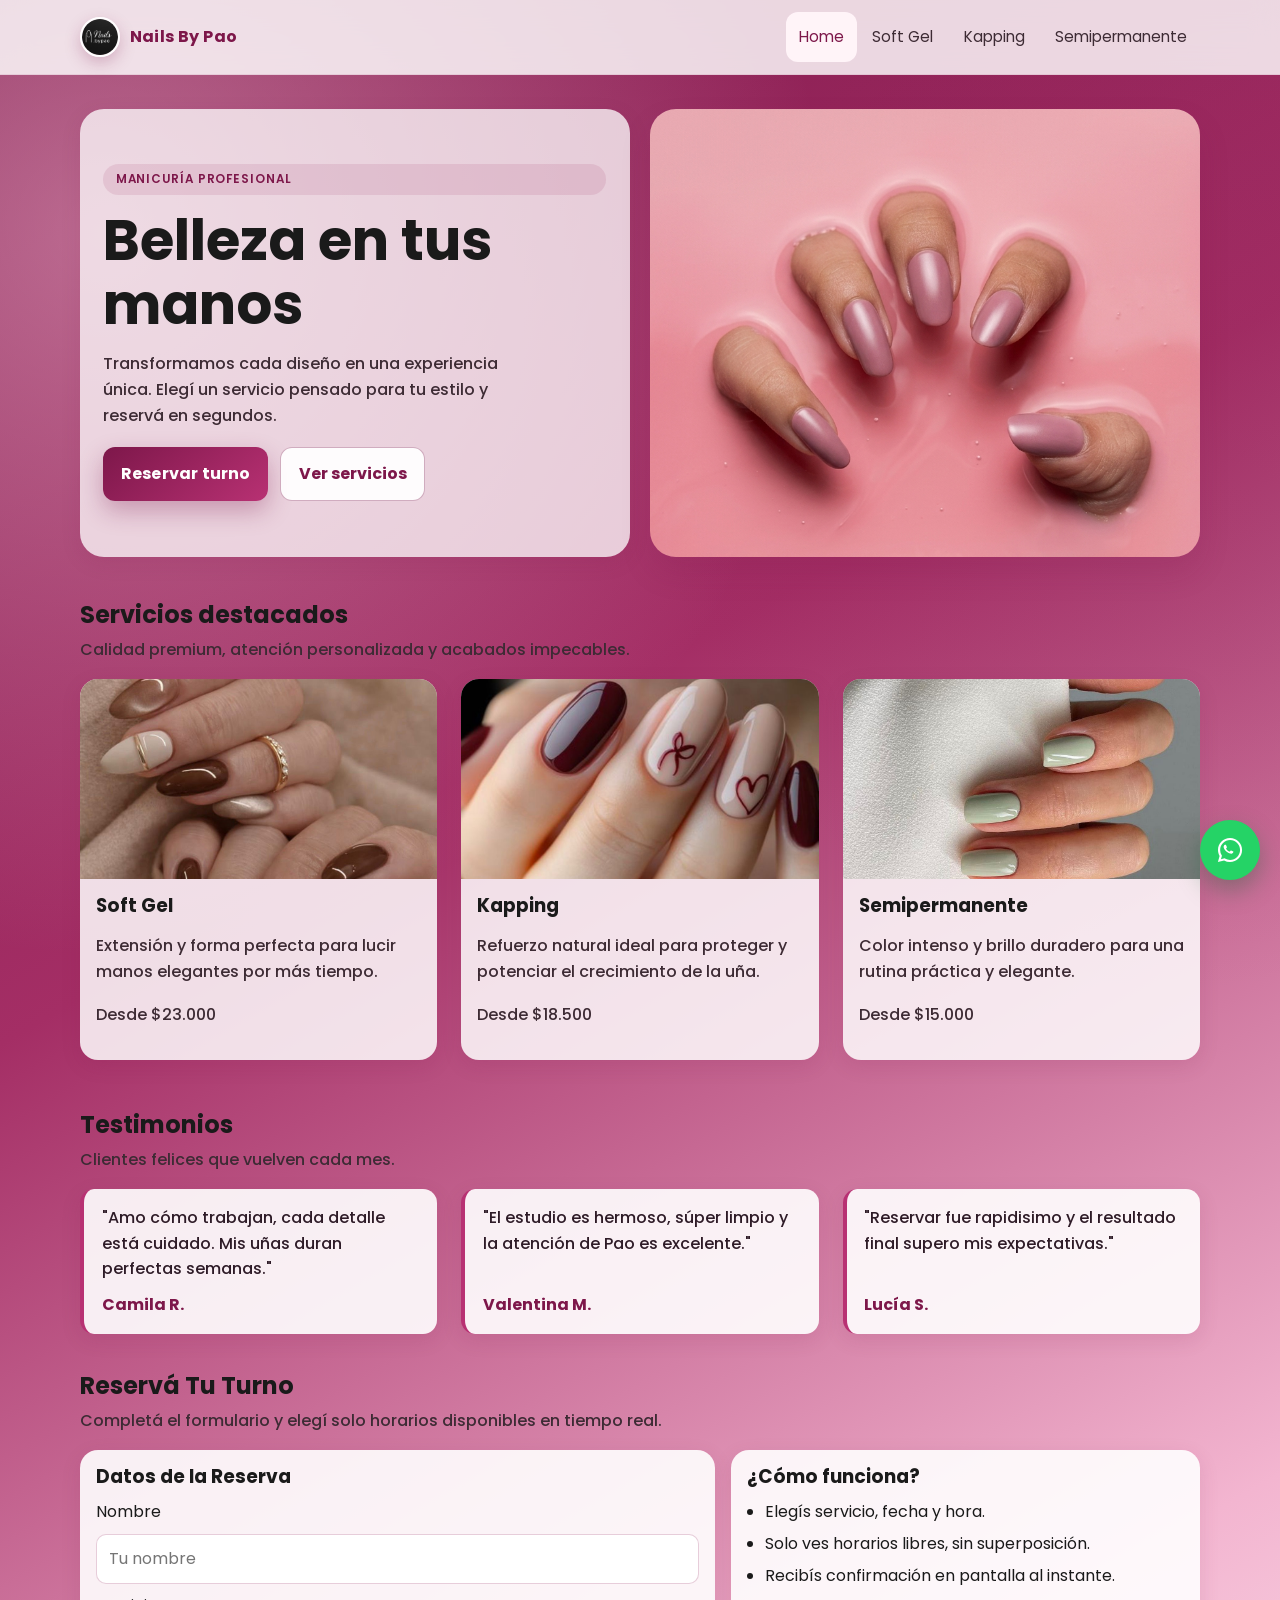
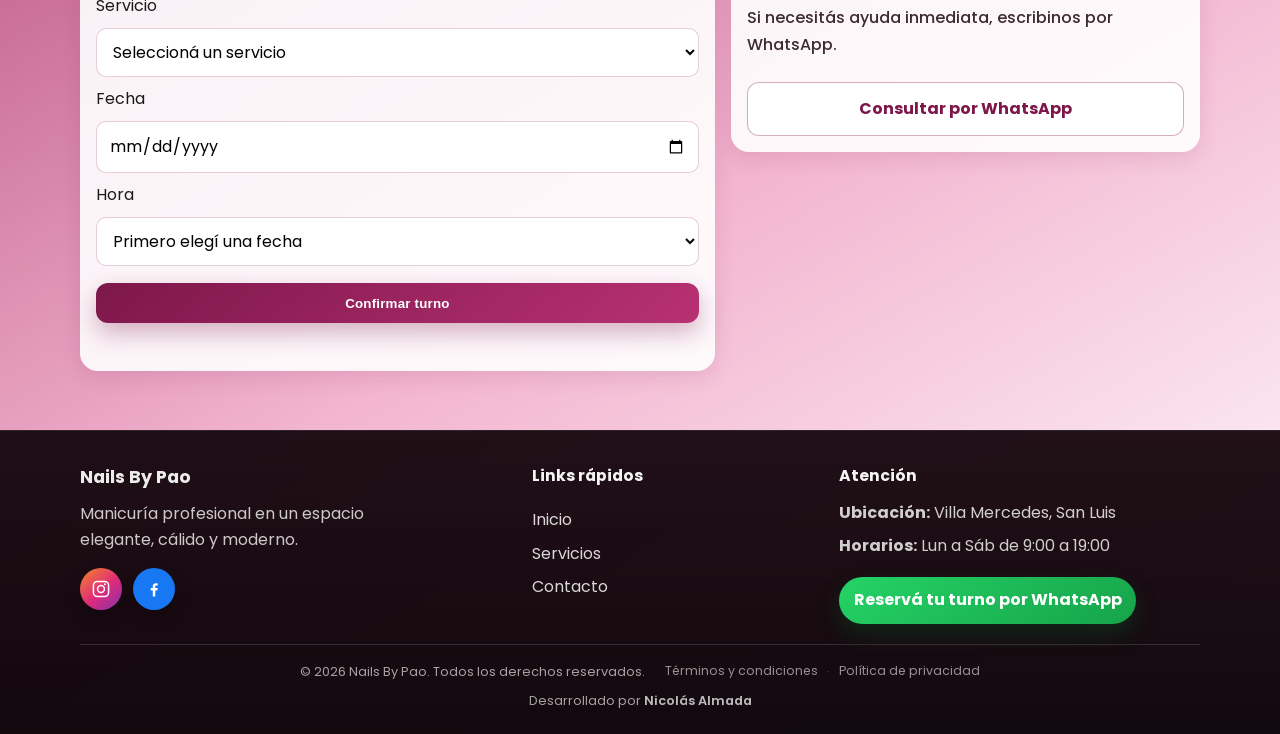
==== commit 17de434a: "Add files via upload" ====
--- a/index.html
+++ b/index.html
@@ -72,30 +72,30 @@
           <p>Calidad premium, atención personalizada y acabados impecables.</p>
         </div>
         <div class="cards">
-          <article class="card">
+          <a class="card card-link" href="soft-gel.html" aria-label="Ir a la página de Soft Gel">
             <img src="imagenes/softgel.jpg" alt="Servicio de Soft Gel" loading="lazy" />
             <div class="card-body">
               <h3>Soft Gel</h3>
               <p>Extensión y forma perfecta para lucir manos elegantes por más tiempo.</p>
               <p class="price">Desde $23.000</p>
             </div>
-          </article>
-          <article class="card">
+          </a>
+          <a class="card card-link" href="kapping.html" aria-label="Ir a la página de Kapping">
             <img src="imagenes/kappingnatural.jpg" alt="Servicio de Kapping natural" loading="lazy" />
             <div class="card-body">
               <h3>Kapping</h3>
               <p>Refuerzo natural ideal para proteger y potenciar el crecimiento de la uña.</p>
               <p class="price">Desde $18.500</p>
             </div>
-          </article>
-          <article class="card">
+          </a>
+          <a class="card card-link" href="semipermanente.html" aria-label="Ir a la página de Semipermanente">
             <img src="imagenes/semipermanente.jpg" alt="Servicio de Semipermanente" loading="lazy" />
             <div class="card-body">
               <h3>Semipermanente</h3>
               <p>Color intenso y brillo duradero para una rutina práctica y elegante.</p>
               <p class="price">Desde $15.000</p>
             </div>
-          </article>
+          </a>
         </div>
       </section>
 
@@ -213,7 +213,15 @@
         </div>
       </div>
       <div class="container footer-bottom">
-        <small>© 2026 Nails By Pao. Todos los derechos reservados.</small>
+        <div class="footer-legal">
+          <small>© 2026 Nails By Pao. Todos los derechos reservados.</small>
+          <nav class="footer-legal-links" aria-label="Links legales">
+            <a href="#">Términos y condiciones</a>
+            <span aria-hidden="true">·</span>
+            <a href="#">Política de privacidad</a>
+          </nav>
+        </div>
+        <small class="footer-dev">Desarrollado por <a href="https://wa.me/549265764526" target="_blank" rel="noopener noreferrer">Nicolás Almada</a></small>
       </div>
     </footer>
 
--- a/styles.css
+++ b/styles.css
@@ -273,6 +273,12 @@
   transition: transform 0.25s ease, box-shadow 0.25s ease;
 }
 
+.card-link {
+  text-decoration: none;
+  color: inherit;
+  cursor: pointer;
+}
+
 .card:hover {
   transform: translateY(-5px);
   box-shadow: var(--shadow-md);
@@ -532,12 +538,63 @@
 }
 
 .footer-bottom {
-  padding: 0.9rem 0 1.2rem;
+  padding: 1rem 0 1.4rem;
   border-top: 1px solid rgba(255, 255, 255, 0.14);
-}
-
-.footer-bottom small {
-  color: rgba(255, 255, 255, 0.7);
+  display: flex;
+  flex-direction: column;
+  align-items: center;
+  gap: 0.55rem;
+  text-align: center;
+}
+
+.footer-legal {
+  display: flex;
+  flex-wrap: wrap;
+  align-items: center;
+  justify-content: center;
+  gap: 0.5rem 1.2rem;
+}
+
+.footer-bottom small,
+.footer-bottom .footer-dev {
+  font-size: 0.8rem;
+  color: rgba(255, 255, 255, 0.62);
+  display: block;
+}
+
+.footer-legal-links {
+  display: flex;
+  align-items: center;
+  flex-wrap: wrap;
+  gap: 0.35rem 0.6rem;
+  justify-content: center;
+}
+
+.footer-legal-links a {
+  font-size: 0.78rem;
+  color: rgba(255, 255, 255, 0.55);
+  text-decoration: none;
+  transition: color 0.2s ease;
+}
+
+.footer-legal-links a:hover {
+  color: rgba(255, 255, 255, 0.9);
+}
+
+.footer-legal-links span {
+  color: rgba(255, 255, 255, 0.3);
+  font-size: 0.7rem;
+}
+
+.footer-dev a {
+  color: rgba(255, 255, 255, 0.72);
+  text-decoration: none;
+  font-weight: 600;
+  transition: color 0.2s ease;
+}
+
+.footer-dev a:hover {
+  color: #fff;
 }
 
 .socials {
@@ -827,6 +884,7 @@
 .admin-block-form input,
 .admin-block-form select,
 .admin-toolbar input {
+  width: 100%;
   border: 1px solid rgba(148, 29, 88, 0.22);
   border-radius: 10px;
   padding: 0.68rem 0.75rem;
@@ -834,6 +892,12 @@
   background: #fff;
 }
 
+.booking-form .btn,
+.booking-help .btn {
+  width: 100%;
+  margin-top: 0.5rem;
+}
+
 .booking-feedback {
   min-height: 1.2rem;
   margin: 0.2rem 0 0;
@@ -878,7 +942,21 @@
 
 .admin-grid {
   display: grid;
-  gap: 1rem;
+  gap: 1.5rem;
+}
+
+/* Cards de la primera fila operativa del dashboard: mismo alto y estructura vertical */
+#adminDashboard > .admin-card:nth-of-type(2),
+#adminDashboard > .admin-card:nth-of-type(3) {
+  height: 100%;
+  display: flex;
+  flex-direction: column;
+  justify-content: space-between;
+}
+
+#adminDashboard > .admin-card:nth-of-type(2) h2,
+#adminDashboard > .admin-card:nth-of-type(3) h2 {
+  margin: 0 0 0.8rem;
 }
 
 .admin-calendar-card {
@@ -1226,14 +1304,165 @@
 }
 
 .admin-toolbar {
-  display: grid;
+  display: flex;
+  flex-direction: column;
   gap: 0.6rem;
+  flex: 1;
 }
 
 .admin-toolbar-actions {
+  display: grid;
+  grid-template-columns: 1fr 1fr;
+  gap: 0.55rem;
+  margin-top: auto;
+}
+
+.admin-toolbar-actions .btn {
+  width: 100%;
+}
+
+#blockSlotForm {
+  display: flex;
+  flex-direction: column;
+  gap: 0.55rem;
+  flex: 1;
+}
+
+#blockSlotForm input,
+#blockSlotForm select {
+  width: 100%;
+  margin-bottom: 0.8rem;
+}
+
+#blockSlotForm .btn {
+  width: 100%;
+  margin-top: auto;
+}
+
+.admin-users-card {
+  display: grid;
+  gap: 1.2rem;
+}
+
+.admin-users-head {
   display: flex;
   flex-wrap: wrap;
-  gap: 0.55rem;
+  justify-content: space-between;
+  align-items: center;
+  gap: 0.5rem;
+}
+
+.admin-users-note {
+  margin: 0;
+  font-size: 0.85rem;
+  color: #644452;
+  font-weight: 600;
+}
+
+.admin-users-grid {
+  display: grid;
+  grid-template-columns: 1fr 1fr;
+  gap: 1.5rem;
+  align-items: start;
+}
+
+.admin-users-grid .admin-block-form {
+  margin: 0;
+  background: rgba(255, 255, 255, 0.95);
+  border: 1px solid rgba(148, 29, 88, 0.14);
+  border-radius: 14px;
+  box-shadow: 0 10px 24px rgba(44, 13, 28, 0.08);
+  padding: 1rem;
+  display: grid;
+  gap: 0.35rem;
+}
+
+.admin-users-grid h3 {
+  margin: 0 0 0.5rem;
+  color: var(--rose-900);
+  font-size: 1rem;
+}
+
+/* Columna izquierda: crear + cambiar contraseña */
+#createUserForm {
+  grid-column: 1;
+  grid-row: 1;
+}
+
+#changePasswordForm {
+  grid-column: 1;
+  grid-row: 2;
+}
+
+/* Columna derecha: reset contraseña */
+#resetPasswordForm {
+  grid-column: 2;
+  grid-row: 1;
+}
+
+.admin-users-grid label {
+  font-size: 0.84rem;
+  color: #553641;
+  font-weight: 600;
+}
+
+.admin-users-grid input,
+.admin-users-grid select {
+  width: 100%;
+  margin-bottom: 0.8rem;
+  padding: 0.62rem 0.7rem;
+  border-radius: 10px;
+  border: 1px solid rgba(148, 29, 88, 0.25);
+  background: #fff;
+  font: inherit;
+  color: #2c1b24;
+}
+
+.admin-users-grid input:focus,
+.admin-users-grid select:focus {
+  outline: none;
+  border-color: rgba(190, 24, 93, 0.62);
+  box-shadow: 0 0 0 3px rgba(190, 24, 93, 0.16);
+}
+
+.admin-users-grid .btn {
+  width: 100%;
+  margin-top: 0.5rem;
+  justify-content: center;
+}
+
+.admin-users-loader {
+  margin: 0;
+  color: var(--rose-900);
+  font-weight: 700;
+  font-size: 0.86rem;
+}
+
+.users-table button {
+  min-width: 86px;
+}
+
+@media (max-width: 768px) {
+  .admin-grid {
+    grid-template-columns: 1fr;
+    gap: 1rem;
+  }
+
+  .admin-toolbar-actions {
+    grid-template-columns: 1fr;
+  }
+
+  .admin-users-grid {
+    grid-template-columns: 1fr;
+    gap: 1rem;
+  }
+
+  #createUserForm,
+  #changePasswordForm,
+  #resetPasswordForm {
+    grid-column: auto;
+    grid-row: auto;
+  }
 }
 
 .admin-stats {
@@ -1550,7 +1779,7 @@
 
   .admin-grid {
     grid-template-columns: 1fr 1fr;
-    align-items: start;
+    align-items: stretch;
   }
 
   .admin-calendar-card {
@@ -1584,6 +1813,48 @@
   }
 }
 
+@media (max-width: 480px) {
+  /* Reserva en formato app: máximo ancho útil en mobile */
+  #reservas.booking-section {
+    width: calc(100% - 0.6rem);
+    max-width: 100%;
+    margin: 0 auto;
+    padding: 1rem 0 1.4rem;
+  }
+
+  #reservas .booking-layout {
+    display: block;
+  }
+
+  #reservas .booking-card {
+    width: 100%;
+    max-width: 100%;
+    padding: 1rem;
+    border-radius: 12px;
+    margin-bottom: 0.85rem;
+  }
+
+  #reservas .booking-form {
+    width: 100%;
+  }
+
+  #reservas .booking-form input,
+  #reservas .booking-form select {
+    width: 100%;
+    font-size: 16px;
+    padding: 0.9rem 0.85rem;
+  }
+
+  #reservas .booking-form .btn,
+  #reservas .booking-help .btn {
+    width: 100%;
+    padding: 1rem;
+    border-radius: 14px;
+    font-size: 1rem;
+    margin-top: 0.5rem;
+  }
+}
+
 @media (min-width: 1040px) {
   .cards,
   .testimonials {
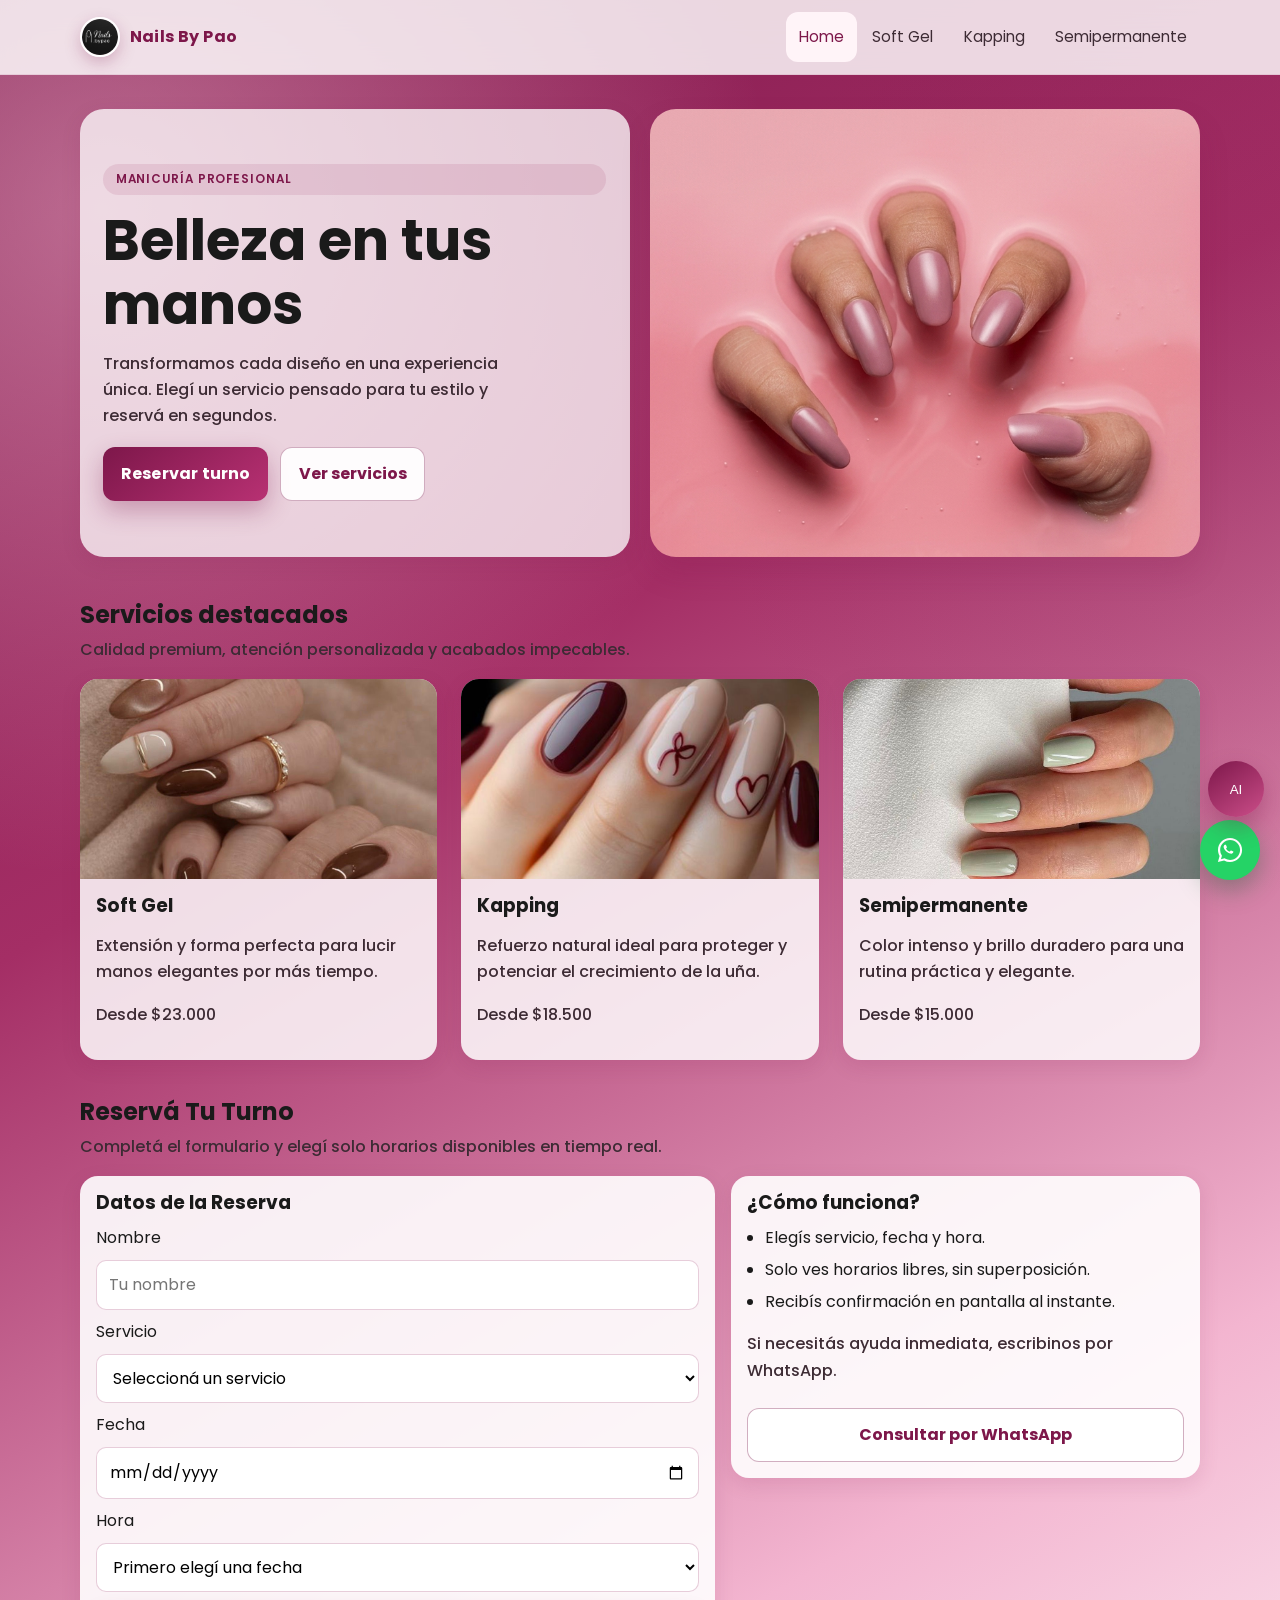
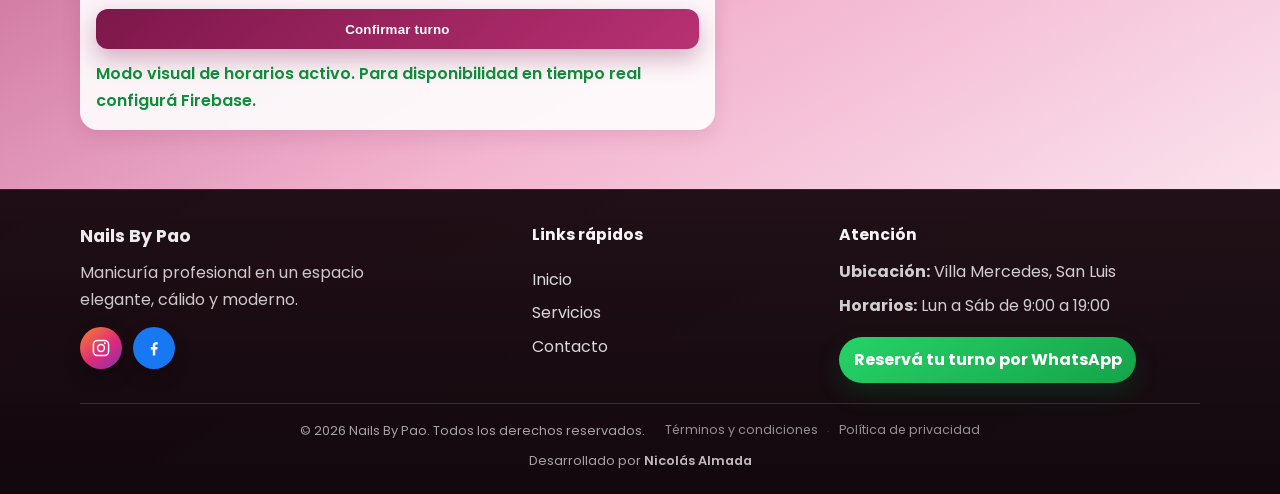
==== commit f4eb39c4: "Add files via upload" ====
--- a/index.html
+++ b/index.html
@@ -99,33 +99,6 @@
         </div>
       </section>
 
-      <section class="container reveal">
-        <div class="section-head">
-          <h2>Testimonios</h2>
-          <p>Clientes felices que vuelven cada mes.</p>
-        </div>
-        <div class="testimonials">
-          <article class="quote">
-            <p>
-              "Amo cómo trabajan, cada detalle está cuidado. Mis uñas duran perfectas semanas."
-            </p>
-            <strong>Camila R.</strong>
-          </article>
-          <article class="quote">
-            <p>
-              "El estudio es hermoso, súper limpio y la atención de Pao es excelente."
-            </p>
-            <strong>Valentina M.</strong>
-          </article>
-          <article class="quote">
-            <p>
-              "Reservar fue rapidisimo y el resultado final supero mis expectativas."
-            </p>
-            <strong>Lucía S.</strong>
-          </article>
-        </div>
-      </section>
-
       <section id="reservas" class="container booking-section reveal">
         <div class="section-head">
           <h2>Reservá Tu Turno</h2>
@@ -221,7 +194,7 @@
             <a href="#">Política de privacidad</a>
           </nav>
         </div>
-        <small class="footer-dev">Desarrollado por <a href="https://wa.me/549265764526" target="_blank" rel="noopener noreferrer">Nicolás Almada</a></small>
+        <small class="footer-dev">Desarrollado por <a href="https://wa.me/542657644526?text=Hola,%20quiero%20consultar%20por%20una%20pagina%20web" target="_blank" rel="noopener noreferrer">Nicolás Almada</a></small>
       </div>
     </footer>
 
@@ -239,6 +212,37 @@
       </svg>
     </a>
 
+    <div id="bookingConfirmModal" class="booking-modal" hidden aria-hidden="true" role="dialog" aria-modal="true" aria-labelledby="bookingModalTitle">
+      <div class="booking-modal__dialog">
+        <h3 id="bookingModalTitle">Turno confirmado 🎉</h3>
+        <p class="booking-modal__subtitle">Tu turno fue reservado correctamente. Te esperamos.</p>
+
+        <dl class="booking-modal__details" aria-label="Datos del turno reservado">
+          <div>
+            <dt>Nombre</dt>
+            <dd id="bookingModalName">-</dd>
+          </div>
+          <div>
+            <dt>Servicio</dt>
+            <dd id="bookingModalService">-</dd>
+          </div>
+          <div>
+            <dt>Fecha</dt>
+            <dd id="bookingModalDate">-</dd>
+          </div>
+          <div>
+            <dt>Hora</dt>
+            <dd id="bookingModalTime">-</dd>
+          </div>
+        </dl>
+
+        <div class="booking-modal__actions">
+          <a id="bookingModalWhatsapp" class="btn btn-secondary" href="#" target="_blank" rel="noopener noreferrer">Enviar por WhatsApp</a>
+          <button id="bookingModalCloseBtn" class="btn btn-primary" type="button">Cerrar</button>
+        </div>
+      </div>
+    </div>
+
     <script src="script.js"></script>
     <script type="module" src="app.js"></script>
   </body>
--- a/styles.css
+++ b/styles.css
@@ -317,43 +317,6 @@
   margin-top: auto;
 }
 
-.testimonials {
-  display: grid;
-  gap: 1.5rem;
-}
-
-.quote {
-  background: rgba(255, 255, 255, 0.9);
-  border-left: 4px solid var(--rose-700);
-  border-radius: 14px;
-  padding: 1rem 1.1rem;
-  box-shadow: var(--shadow-sm);
-  height: 100%;
-  display: flex;
-  flex-direction: column;
-  justify-content: space-between;
-  transition: transform 0.25s ease, box-shadow 0.25s ease;
-}
-
-.quote:hover {
-  transform: translateY(-4px);
-  box-shadow: var(--shadow-md);
-}
-
-.quote p {
-  margin: 0;
-  color: #2e1b27;
-  font-weight: 500;
-  line-height: 1.6;
-}
-
-.quote strong {
-  display: inline-block;
-  margin-top: 0.6rem;
-  color: var(--rose-900);
-  font-weight: 700;
-}
-
 .page-hero {
   padding: 2.2rem 0 1.4rem;
 }
@@ -590,11 +553,15 @@
   color: rgba(255, 255, 255, 0.72);
   text-decoration: none;
   font-weight: 600;
-  transition: color 0.2s ease;
+  cursor: pointer;
+  transition: color 0.2s ease, text-decoration-color 0.2s ease;
+  text-underline-offset: 3px;
 }
 
 .footer-dev a:hover {
   color: #fff;
+  text-decoration: underline;
+  text-decoration-color: rgba(255, 255, 255, 0.85);
 }
 
 .socials {
@@ -910,6 +877,98 @@
 
 .booking-feedback.is-error {
   color: #b42318;
+}
+
+.booking-modal {
+  position: fixed;
+  inset: 0;
+  z-index: 120;
+  display: grid;
+  place-items: center;
+  padding: 1rem;
+  background: rgba(20, 8, 14, 0.55);
+  backdrop-filter: blur(4px);
+  opacity: 0;
+  visibility: hidden;
+  transition: opacity 0.3s ease, visibility 0.3s ease;
+}
+
+.booking-modal.is-open {
+  opacity: 1;
+  visibility: visible;
+}
+
+.booking-modal__dialog {
+  width: min(540px, 100%);
+  background:
+    radial-gradient(circle at 12% 12%, rgba(255, 255, 255, 0.48), transparent 45%),
+    linear-gradient(165deg, #fff8fb 0%, #ffe7f1 42%, #ffffff 100%);
+  border: 1px solid rgba(148, 29, 88, 0.18);
+  border-radius: 22px;
+  box-shadow: 0 22px 46px rgba(62, 14, 37, 0.28);
+  padding: 1.2rem;
+  transform: scale(0.92) translateY(10px);
+  transition: transform 0.32s ease;
+}
+
+.booking-modal.is-open .booking-modal__dialog {
+  transform: scale(1) translateY(0);
+}
+
+.booking-modal__dialog h3 {
+  margin: 0;
+  font-size: clamp(1.25rem, 2.5vw, 1.6rem);
+  color: var(--rose-900);
+}
+
+.booking-modal__subtitle {
+  margin: 0.45rem 0 0.95rem;
+  color: #3d2b34;
+  font-weight: 500;
+}
+
+.booking-modal__details {
+  margin: 0;
+  padding: 0;
+  display: grid;
+  gap: 0.55rem;
+}
+
+.booking-modal__details div {
+  display: grid;
+  grid-template-columns: 96px 1fr;
+  gap: 0.5rem;
+  align-items: baseline;
+  background: rgba(255, 255, 255, 0.74);
+  border: 1px solid rgba(148, 29, 88, 0.14);
+  border-radius: 12px;
+  padding: 0.5rem 0.6rem;
+}
+
+.booking-modal__details dt {
+  color: #8f3560;
+  font-weight: 700;
+}
+
+.booking-modal__details dd {
+  margin: 0;
+  color: #27151f;
+  font-weight: 600;
+}
+
+.booking-modal__actions {
+  margin-top: 1rem;
+  display: grid;
+  grid-template-columns: 1fr 1fr;
+  gap: 0.6rem;
+}
+
+.booking-modal__actions .btn {
+  width: 100%;
+}
+
+body.booking-modal-open {
+  overflow: hidden;
 }
 
 .booking-help ul {
@@ -1767,8 +1826,7 @@
     width: 100%;
   }
 
-  .cards,
-  .testimonials {
+  .cards {
     grid-template-columns: repeat(3, 1fr);
   }
 
@@ -1853,11 +1911,28 @@
     font-size: 1rem;
     margin-top: 0.5rem;
   }
+
+  .booking-modal {
+    padding: 0.85rem;
+  }
+
+  .booking-modal__dialog {
+    border-radius: 18px;
+    padding: 1rem;
+  }
+
+  .booking-modal__details div {
+    grid-template-columns: 1fr;
+    gap: 0.15rem;
+  }
+
+  .booking-modal__actions {
+    grid-template-columns: 1fr;
+  }
 }
 
 @media (min-width: 1040px) {
-  .cards,
-  .testimonials {
+  .cards {
     grid-template-columns: repeat(3, 1fr);
   }
 
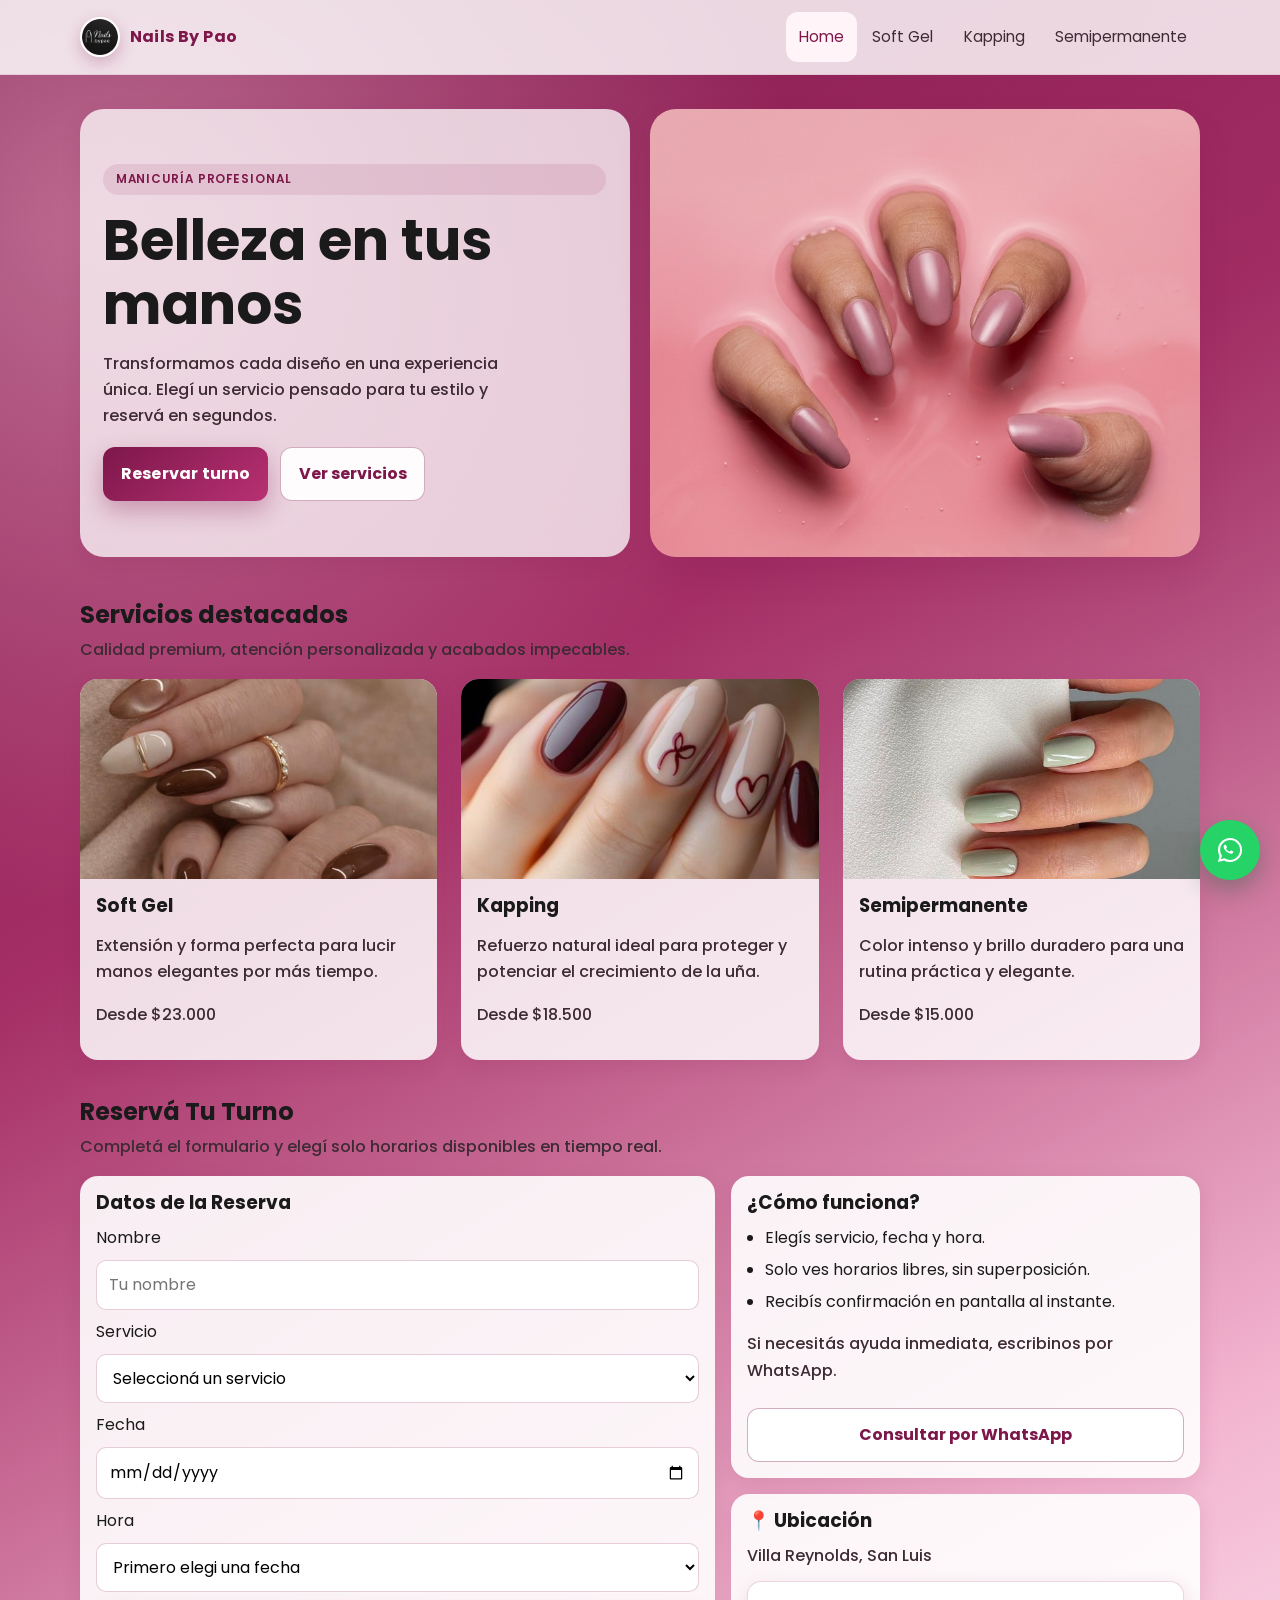
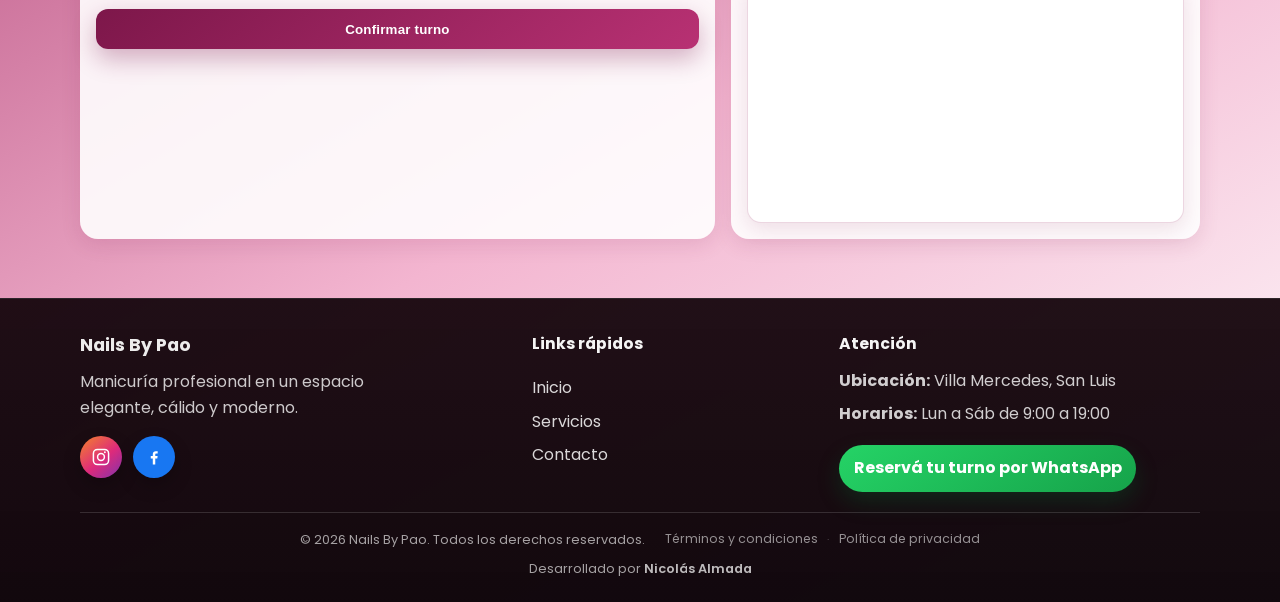
==== commit e091541f: "Add files via upload" ====
--- a/index.html
+++ b/index.html
@@ -106,7 +106,7 @@
         </div>
 
         <div class="booking-layout">
-          <article class="booking-card">
+          <article class="booking-card booking-reserve">
             <h3>Datos de la Reserva</h3>
             <form id="bookingForm" class="booking-form" novalidate>
               <label for="clientName">Nombre</label>
@@ -150,6 +150,20 @@
               Consultar por WhatsApp
             </a>
           </article>
+
+          <article class="booking-card booking-location" aria-label="Ubicación del local">
+            <h3>📍 Ubicación</h3>
+            <p>Villa Reynolds, San Luis</p>
+            <div class="booking-map-wrap">
+              <iframe
+                src="https://www.google.com/maps?q=Villa%20Reynolds,%20San%20Luis,%20Argentina&output=embed"
+                loading="lazy"
+                referrerpolicy="no-referrer-when-downgrade"
+                title="Mapa de ubicación de Nails By Pao en Villa Reynolds, San Luis"
+                allowfullscreen
+              ></iframe>
+            </div>
+          </article>
         </div>
       </section>
     </main>
--- a/styles.css
+++ b/styles.css
@@ -638,163 +638,6 @@
   filter: brightness(1.03);
 }
 
-.assistant-toggle {
-  position: fixed;
-  right: 1rem;
-  bottom: 5.2rem;
-  width: 56px;
-  height: 56px;
-  border: 0;
-  border-radius: 50%;
-  display: grid;
-  place-items: center;
-  cursor: pointer;
-  color: var(--white);
-  background: linear-gradient(145deg, var(--rose-900), var(--rose-600, #cb4e89));
-  box-shadow: 0 10px 22px rgba(125, 23, 74, 0.35);
-  z-index: 46;
-  transition: transform 0.2s ease, box-shadow 0.2s ease;
-}
-
-.assistant-toggle:hover {
-  transform: translateY(-2px);
-  box-shadow: 0 14px 26px rgba(125, 23, 74, 0.4);
-}
-
-.assistant-panel {
-  position: fixed;
-  right: 1rem;
-  bottom: 9.5rem;
-  width: min(360px, calc(100% - 2rem));
-  max-height: 68vh;
-  display: none;
-  flex-direction: column;
-  border-radius: 18px;
-  overflow: hidden;
-  background: rgba(255, 255, 255, 0.98);
-  box-shadow: 0 22px 42px rgba(43, 26, 34, 0.26);
-  z-index: 47;
-}
-
-.assistant-panel.open {
-  display: flex;
-  animation: panelEnter 0.25s ease;
-}
-
-.assistant-head {
-  padding: 0.9rem 1rem;
-  color: var(--white);
-  background: linear-gradient(130deg, var(--rose-900), var(--rose-700));
-}
-
-.assistant-head strong {
-  display: block;
-  font-size: 0.95rem;
-}
-
-.assistant-head small {
-  opacity: 0.92;
-}
-
-.assistant-body {
-  padding: 0.9rem;
-  overflow-y: auto;
-  display: grid;
-  gap: 0.65rem;
-  background: linear-gradient(180deg, #fff, #fff7fb);
-}
-
-.assistant-msg {
-  max-width: 88%;
-  padding: 0.62rem 0.72rem;
-  border-radius: 12px;
-  font-size: 0.9rem;
-  line-height: 1.4;
-}
-
-.assistant-msg.bot {
-  background: var(--rose-100);
-  color: var(--text);
-}
-
-.assistant-msg.bot a {
-  color: var(--rose-900);
-  font-weight: 700;
-  text-decoration-thickness: 2px;
-}
-
-.assistant-msg.bot a:hover {
-  opacity: 0.88;
-}
-
-.assistant-msg.user {
-  margin-left: auto;
-  color: var(--white);
-  background: linear-gradient(135deg, var(--rose-900), var(--rose-700));
-}
-
-.assistant-quick {
-  display: flex;
-  flex-wrap: wrap;
-  gap: 0.5rem;
-  padding: 0 0.9rem 0.8rem;
-  background: linear-gradient(180deg, #fff7fb, #ffffff);
-}
-
-.assistant-quick button {
-  border: 1px solid rgba(148, 29, 88, 0.24);
-  background: #fff;
-  color: var(--rose-900);
-  border-radius: 999px;
-  padding: 0.42rem 0.66rem;
-  font-size: 0.77rem;
-  font-weight: 600;
-  cursor: pointer;
-  transition: background 0.2s ease, transform 0.2s ease;
-}
-
-.assistant-quick button:hover {
-  background: var(--rose-100);
-  transform: translateY(-1px);
-}
-
-.assistant-form {
-  padding: 0.65rem;
-  display: flex;
-  gap: 0.5rem;
-  border-top: 1px solid rgba(148, 29, 88, 0.14);
-  background: #fff;
-}
-
-.assistant-form input {
-  flex: 1;
-  border: 1px solid rgba(125, 23, 74, 0.2);
-  border-radius: 10px;
-  padding: 0.65rem 0.7rem;
-  font: inherit;
-}
-
-.assistant-form button {
-  border: 0;
-  border-radius: 10px;
-  padding: 0.65rem 0.8rem;
-  font-weight: 600;
-  color: var(--white);
-  background: linear-gradient(135deg, var(--rose-900), var(--rose-700));
-  cursor: pointer;
-}
-
-@keyframes panelEnter {
-  from {
-    opacity: 0;
-    transform: translateY(8px) scale(0.98);
-  }
-  to {
-    opacity: 1;
-    transform: translateY(0) scale(1);
-  }
-}
-
 @keyframes pulse {
   0% {
     box-shadow: 0 0 0 0 rgba(37, 211, 102, 0.4);
@@ -825,6 +668,18 @@
 .booking-layout {
   display: grid;
   gap: 1rem;
+}
+
+.booking-reserve {
+  grid-area: reserve;
+}
+
+.booking-help {
+  grid-area: help;
+}
+
+.booking-location {
+  grid-area: location;
 }
 
 .booking-card {
@@ -983,6 +838,36 @@
 .booking-note {
   color: #3d2b34;
   font-weight: 500;
+}
+
+.booking-location {
+  display: grid;
+  gap: 0.7rem;
+}
+
+.booking-location h3 {
+  margin-bottom: 0;
+}
+
+.booking-location p {
+  margin: 0;
+  color: #3d2b34;
+  font-weight: 500;
+}
+
+.booking-map-wrap {
+  border-radius: 14px;
+  overflow: hidden;
+  border: 1px solid rgba(148, 29, 88, 0.18);
+  box-shadow: var(--shadow-sm);
+  background: #fff;
+}
+
+.booking-map-wrap iframe {
+  width: 100%;
+  height: 240px;
+  border: 0;
+  display: block;
 }
 
 .admin-page {
@@ -1832,7 +1717,11 @@
 
   .booking-layout {
     grid-template-columns: 1.15fr 0.85fr;
-    align-items: start;
+    grid-template-areas:
+      "reserve help"
+      "reserve location";
+    grid-template-rows: auto auto;
+    align-items: stretch;
   }
 
   .admin-grid {
@@ -1855,19 +1744,6 @@
   .footer-wrap {
     grid-template-columns: 1.2fr 0.8fr 1fr;
     align-items: start;
-  }
-}
-
-@media (max-width: 420px) {
-  .assistant-toggle {
-    bottom: 4.8rem;
-  }
-
-  .assistant-panel {
-    right: 0.7rem;
-    left: 0.7rem;
-    width: auto;
-    bottom: 9.1rem;
   }
 }
 
